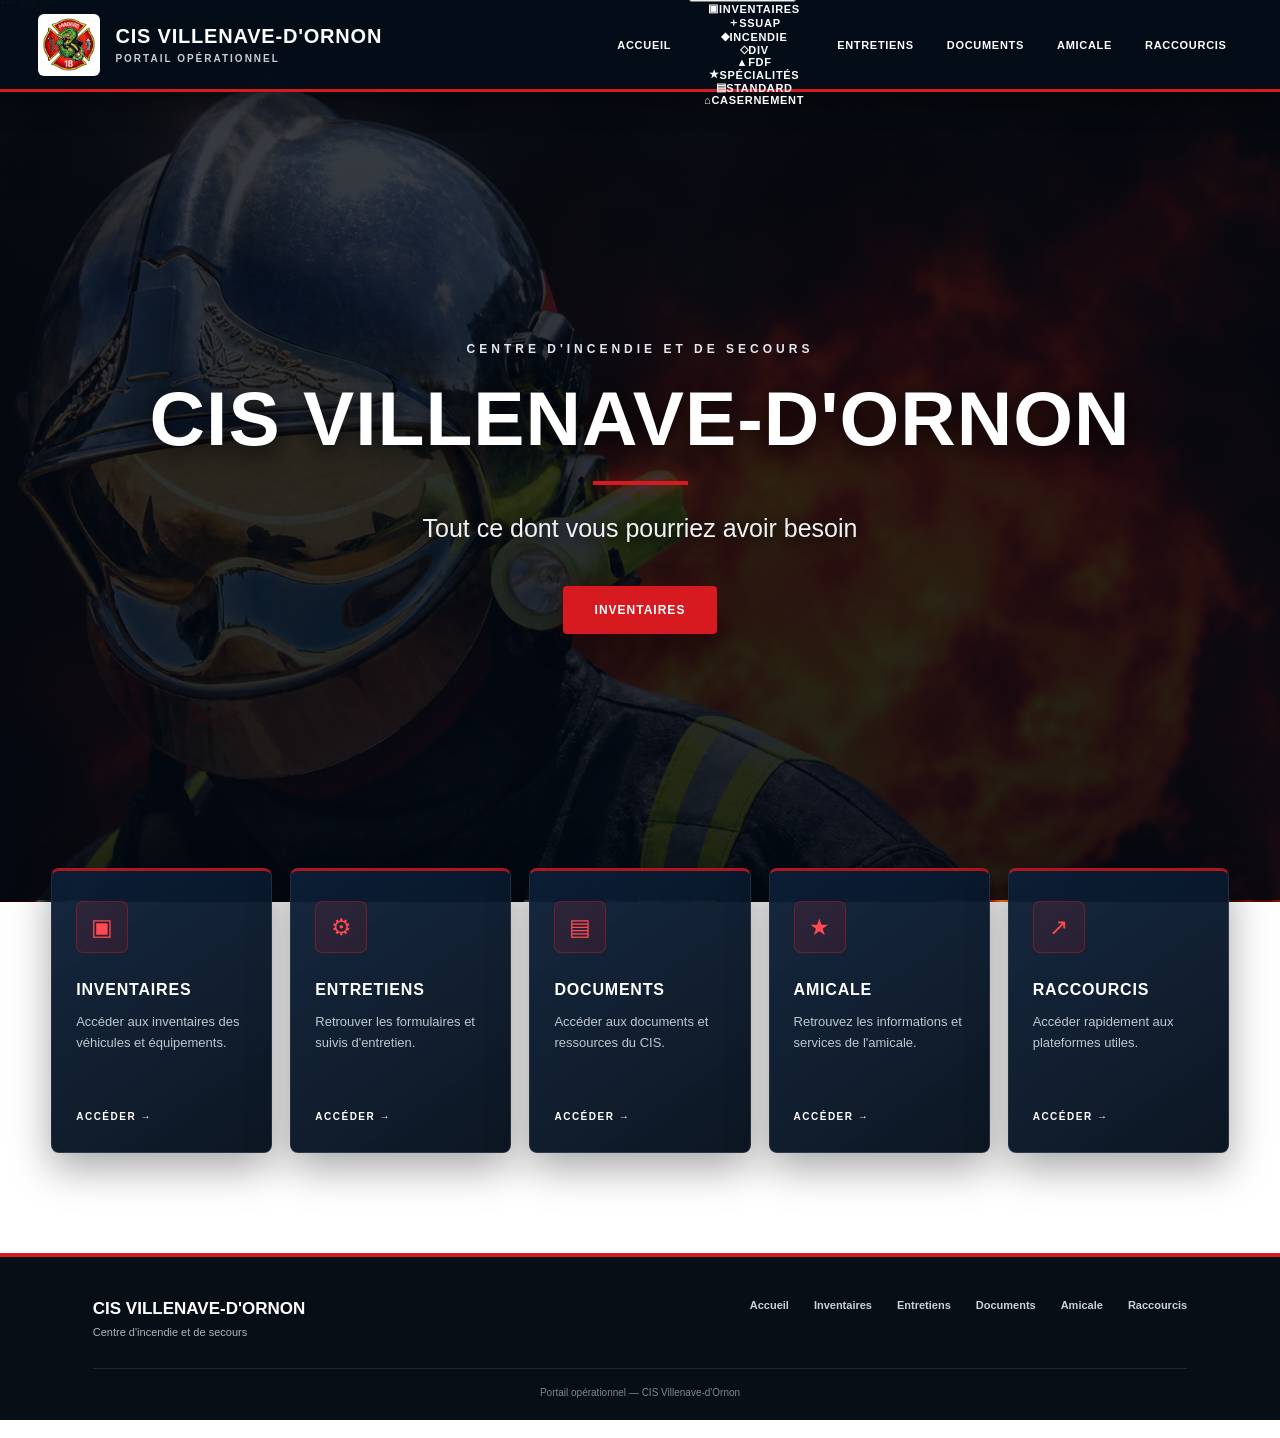
==== index.html @ c5451bfb "Update title and header structure in index.html" ====
<!DOCTYPE html>

<html lang="fr">
<head>
    <meta charset="UTF-8">
    <meta name="viewport" content="width=device-width, initial-scale=1.0">

```
<title>CIS VILLENAVE-D'ORNON — Portail opérationnel</title>

<link rel="stylesheet" href="style.css">
```

</head>

<body>

```
<!-- =========================
     HEADER
========================== -->
<header class="site-header">

    <div class="header-inner">

        <!-- LOGO + NOM -->
        <a href="index.html" class="brand">

            <img
                src="logo1.png"
                alt="Logo CIS Villenave-d'Ornon"
                class="brand-logo"
            >

            <span class="brand-text">
                <span class="brand-title">
                    CIS VILLENAVE-D'ORNON
                </span>

                <span class="brand-subtitle">
                    PORTAIL OPÉRATIONNEL
                </span>
            </span>

        </a>


        <!-- BOUTON MENU MOBILE -->
        <button
            class="mobile-toggle"
            type="button"
            aria-label="Ouvrir le menu"
            aria-expanded="false"
            aria-controls="mainNav"
        >
            <span></span>
            <span></span>
            <span></span>
        </button>


        <!-- MENU PRINCIPAL -->
        <nav class="nav" id="mainNav">

            <!-- ACCUEIL -->
            <a href="index.html" class="nav-link">
                ACCUEIL
            </a>


            <!-- INVENTAIRES + SOUS-MENU -->
            <div class="nav-dropdown">

                <button
                    type="button"
                    class="nav-dropdown-toggle"
                    aria-expanded="false"
                    aria-controls="inventairesSubmenu"
                >
                    <span>INVENTAIRES</span>
                    <span class="dropdown-arrow">⌄</span>
                </button>


                <div
                    class="nav-dropdown-menu"
                    id="inventairesSubmenu"
                >

                    <a href="pages/inventaires.html">
                        <span class="submenu-icon">▣</span>
                        <span>INVENTAIRES</span>
                    </a>

                    <a href="pages/ssuap.html">
                        <span class="submenu-icon">＋</span>
                        <span>SSUAP</span>
                    </a>

                    <a href="pages/incendie.html">
                        <span class="submenu-icon">◆</span>
                        <span>INCENDIE</span>
                    </a>

                    <a href="pages/div.html">
                        <span class="submenu-icon">◇</span>
                        <span>DIV</span>
                    </a>

                    <a href="pages/fdf.html">
                        <span class="submenu-icon">▲</span>
                        <span>FDF</span>
                    </a>

                    <a href="pages/specialites.html">
                        <span class="submenu-icon">★</span>
                        <span>SPÉCIALITÉS</span>
                    </a>

                    <a href="pages/standard.html">
                        <span class="submenu-icon">▤</span>
                        <span>STANDARD</span>
                    </a>

                    <a href="pages/casernement.html">
                        <span class="submenu-icon">⌂</span>
                        <span>CASERNEMENT</span>
                    </a>

                </div>

            </div>


            <!-- ENTRETIENS -->
            <a href="pages/entretiens.html" class="nav-link">
                ENTRETIENS
            </a>


            <!-- DOCUMENTS -->
            <a href="pages/documents.html" class="nav-link">
                DOCUMENTS
            </a>


            <!-- AMICALE -->
            <a href="pages/amicale.html" class="nav-link">
                AMICALE
            </a>


            <!-- RACCOURCIS -->
            <a href="pages/raccourcis.html" class="nav-link">
                RACCOURCIS
            </a>

        </nav>

    </div>

</header>



<!-- =========================
     CONTENU PRINCIPAL
========================== -->
<main>

    <!-- HERO -->
    <section class="hero">

        <div class="hero-overlay"></div>

        <div class="hero-content">

            <div class="eyebrow">
                CENTRE D'INCENDIE ET DE SECOURS
            </div>

            <h1>
                CIS VILLENAVE-D'ORNON
            </h1>

            <div class="hero-line"></div>

            <p>
                Tout ce dont vous pourriez avoir besoin
            </p>

            <a
                href="pages/inventaires.html"
                class="hero-button"
            >
                INVENTAIRES
            </a>

        </div>

    </section>



    <!-- =========================
         ACCÈS PRINCIPAUX
    ========================== -->
    <section class="quick-access">

        <div class="cards">

            <!-- INVENTAIRES -->
            <a
                href="pages/inventaires.html"
                class="card"
            >

                <div class="card-icon">
                    ▣
                </div>

                <h3>
                    INVENTAIRES
                </h3>

                <p>
                    Accéder aux inventaires des véhicules
                    et équipements.
                </p>

                <span class="card-link">
                    ACCÉDER →
                </span>

            </a>



            <!-- ENTRETIENS -->
            <a
                href="pages/entretiens.html"
                class="card"
            >

                <div class="card-icon">
                    ⚙
                </div>

                <h3>
                    ENTRETIENS
                </h3>

                <p>
                    Retrouver les formulaires et suivis
                    d'entretien.
                </p>

                <span class="card-link">
                    ACCÉDER →
                </span>

            </a>



            <!-- DOCUMENTS -->
            <a
                href="pages/documents.html"
                class="card"
            >

                <div class="card-icon">
                    ▤
                </div>

                <h3>
                    DOCUMENTS
                </h3>

                <p>
                    Accéder aux documents et ressources
                    du CIS.
                </p>

                <span class="card-link">
                    ACCÉDER →
                </span>

            </a>



            <!-- AMICALE -->
            <a
                href="pages/amicale.html"
                class="card"
            >

                <div class="card-icon">
                    ★
                </div>

                <h3>
                    AMICALE
                </h3>

                <p>
                    Retrouvez les informations et services
                    de l'amicale.
                </p>

                <span class="card-link">
                    ACCÉDER →
                </span>

            </a>



            <!-- RACCOURCIS -->
            <a
                href="pages/raccourcis.html"
                class="card"
            >

                <div class="card-icon">
                    ↗
                </div>

                <h3>
                    RACCOURCIS
                </h3>

                <p>
                    Accéder rapidement aux plateformes
                    utiles.
                </p>

                <span class="card-link">
                    ACCÉDER →
                </span>

            </a>

        </div>

    </section>

</main>



<!-- =========================
     FOOTER
========================== -->
<footer>

    <div class="footer-inner">

        <div class="footer-brand">

            <strong>
                CIS VILLENAVE-D'ORNON
            </strong>

            <span>
                Centre d'incendie et de secours
            </span>

        </div>


        <div class="footer-links">

            <a href="index.html">
                Accueil
            </a>

            <a href="pages/inventaires.html">
                Inventaires
            </a>

            <a href="pages/entretiens.html">
                Entretiens
            </a>

            <a href="pages/documents.html">
                Documents
            </a>

            <a href="pages/amicale.html">
                Amicale
            </a>

            <a href="pages/raccourcis.html">
                Raccourcis
            </a>

        </div>

    </div>


    <div class="footer-bottom">
        Portail opérationnel — CIS Villenave-d'Ornon
    </div>

</footer>



<!-- JAVASCRIPT -->
<script src="script.js"></script>
```

</body>
</html>
---- style.css ----
* {
    box-sizing: border-box;
    margin: 0;
    padding: 0;
}

html {
    scroll-behavior: smooth;
}

body {
    min-height: 100vh;
    overflow-x: hidden;
    font-family: Arial, Helvetica, sans-serif;
    color: #ffffff;

    background:
        linear-gradient(
            rgba(3, 9, 18, 0.78),
            rgba(3, 9, 18, 0.88)
        ),
     url("photo.png");

    background-position: center;
    background-size: cover;
    background-attachment: fixed;
    background-repeat: no-repeat;
}


/* =========================
   HEADER
========================= */

header {
    position: fixed;
    top: 0;
    left: 0;
    width: 100%;
    height: 92px;
    z-index: 1000;

    background: rgba(5, 13, 25, 0.94);
    border-bottom: 3px solid #d71920;

    box-shadow:
        0 5px 30px rgba(0, 0, 0, 0.5);

    backdrop-filter: blur(14px);
}

.header-inner {
    width: 94%;
    max-width: 1450px;
    height: 100%;
    margin: auto;

    display: flex;
    align-items: center;
    justify-content: space-between;
}


/* =========================
   BRAND
========================= */

.brand {
    display: flex;
    align-items: center;
    gap: 15px;

    color: white;
    text-decoration: none;
}

.brand-title {
    display: block;

    font-size: 20px;
    font-weight: 900;
    letter-spacing: 0.8px;
}

.brand-subtitle {
    display: block;

    margin-top: 5px;

    color: #c8ced6;

    font-size: 10px;
    font-weight: 600;
    letter-spacing: 2px;
}
.brand-logo {
    width: 62px;
    height: 62px;
    object-fit: contain;
    display: block;
    background: #ffffff;
    padding: 2px;
    border-radius: 6px;
    flex-shrink: 0;
}


/* =========================
   NAVIGATION
========================= */

.nav {
    height: 100%;

    display: flex;
    align-items: center;
    gap: 3px;
}

.nav a {
    height: 100%;
    padding: 0 15px;

    display: flex;
    align-items: center;
    justify-content: center;

    color: #ffffff;
    text-decoration: none;

    font-size: 11px;
    font-weight: 800;
    letter-spacing: 0.7px;

    transition:
        background 0.25s ease,
        color 0.25s ease,
        transform 0.25s ease;
}

.nav a:hover {
    background: #d71920;
    color: white;
}


/* =========================
   HERO
========================= */

.hero {
    min-height: 100vh;

    padding:
        140px 25px
        100px;

    display: flex;
    align-items: center;
    justify-content: center;

    text-align: center;
}

.hero-content {
    width: 90%;
    max-width: 1000px;

    animation: heroAppear 1s ease forwards;
}

@keyframes heroAppear {

    from {
        opacity: 0;
        transform: translateY(25px);
    }

    to {
        opacity: 1;
        transform: translateY(0);
    }
}

.eyebrow {
    margin-bottom: 22px;

    color: #e4e7eb;

    font-size: 12px;
    font-weight: 800;
    letter-spacing: 4px;
}

.hero h1 {
    margin-bottom: 22px;

    font-size: clamp(42px, 6vw, 82px);
    line-height: 1.05;

    font-weight: 900;
    letter-spacing: 1px;

    text-transform: uppercase;

    text-shadow:
        0 5px 25px rgba(0, 0, 0, 0.9);
}

.hero-line {
    width: 95px;
    height: 4px;

    margin: 0 auto 25px;

    background: #d71920;

    box-shadow:
        0 0 18px rgba(215, 25, 32, 0.8);
}

.hero p {
    margin-bottom: 38px;

    color: #f0f2f5;

    font-size: clamp(18px, 2vw, 25px);
    line-height: 1.5;

    text-shadow:
        0 3px 15px rgba(0, 0, 0, 0.9);
}


/* =========================
   BUTTON
========================= */

.hero-button {
    position: relative;
    overflow: hidden;

    display: inline-flex;
    align-items: center;
    justify-content: center;

    padding: 17px 32px;

    background: #d71920;
    color: white;

    text-decoration: none;

    font-size: 12px;
    font-weight: 900;
    letter-spacing: 1px;

    border-radius: 4px;

    box-shadow:
        0 10px 30px rgba(0, 0, 0, 0.45),
        0 0 20px rgba(215, 25, 32, 0.15);

    transition:
        transform 0.3s ease,
        background 0.3s ease,
        box-shadow 0.3s ease;
}

.hero-button::after {
    content: "";

    position: absolute;

    top: 0;
    left: -120%;

    width: 80%;
    height: 100%;

    background:
        linear-gradient(
            90deg,
            transparent,
            rgba(255,255,255,0.35),
            transparent
        );

    transform: skewX(-20deg);

    transition: left 0.7s ease;
}

.hero-button:hover {
    background: #b51218;

    transform: translateY(-4px);

    box-shadow:
        0 14px 35px rgba(0, 0, 0, 0.55),
        0 0 25px rgba(215, 25, 32, 0.35);
}

.hero-button:hover::after {
    left: 130%;
}


/* =========================
   QUICK ACCESS
========================= */

.quick-access {
    width: 92%;
    max-width: 1400px;
    margin: -70px auto 0;
    padding: 20px 0 100px;
}

.section-heading {
    margin-bottom: 45px;

    text-align: center;
}

.section-heading span {
    color: #d71920;

    font-size: 11px;
    font-weight: 900;
    letter-spacing: 3px;
}

.section-heading h2 {
    margin-top: 10px;

    font-size: clamp(28px, 4vw, 44px);
    font-weight: 900;
}

.section-heading p {
    margin-top: 12px;

    color: #c8ced6;

    font-size: 15px;
}


/* =========================
   CARDS
========================= */

.cards {
    display: grid;

    grid-template-columns:
        repeat(5, 1fr);

    gap: 18px;
}

.card {
    position: relative;
    overflow: hidden;

    min-height: 285px;

    padding: 30px 24px;

    display: flex;
    flex-direction: column;

    color: white;
    text-decoration: none;

    background:
        linear-gradient(
            145deg,
            rgba(12, 31, 55, 0.96),
            rgba(5, 15, 28, 0.97)
        );

    border:
        1px solid rgba(255, 255, 255, 0.09);

    border-top:
        3px solid rgba(215, 25, 32, 0.8);

    border-radius: 8px;

    box-shadow:
        0 15px 40px rgba(0, 0, 0, 0.35);

    transition:
        transform 0.35s ease,
        box-shadow 0.35s ease,
        border-color 0.35s ease;
}


/* lumière qui traverse la carte */

.card::before {
    content: "";

    position: absolute;

    top: 0;
    left: -130%;

    width: 90%;
    height: 100%;

    background:
        linear-gradient(
            90deg,
            transparent,
            rgba(255,255,255,0.08),
            transparent
        );

    transform: skewX(-20deg);

    transition: left 0.7s ease;
}


/* halo rouge */

.card::after {
    content: "";

    position: absolute;

    inset: -2px;

    border-radius: 9px;

    box-shadow:
        0 0 0 rgba(215, 25, 32, 0);

    transition:
        box-shadow 0.35s ease;

    pointer-events: none;
}

.card:hover {
    transform:
        translateY(-10px);

    border-color:
        rgba(215, 25, 32, 0.7);

    box-shadow:
        0 22px 50px rgba(0, 0, 0, 0.55),
        0 0 28px rgba(215, 25, 32, 0.18);
}

.card:hover::before {
    left: 130%;
}

.card:hover::after {
    box-shadow:
        0 0 25px rgba(215, 25, 32, 0.25);
}


/* =========================
   CARD CONTENT
========================= */

.card-icon {
    width: 52px;
    height: 52px;

    margin-bottom: 28px;

    display: flex;
    align-items: center;
    justify-content: center;

    background:
        rgba(215, 25, 32, 0.12);

    border:
        1px solid rgba(215, 25, 32, 0.4);

    border-radius: 7px;

    color: #ff4a50;

    font-size: 23px;

    transition:
        transform 0.35s ease,
        background 0.35s ease;
}

.card:hover .card-icon {
    transform:
        translateY(-4px)
        rotate(-3deg);

    background:
        rgba(215, 25, 32, 0.22);
}

.card h3 {
    margin-bottom: 13px;

    font-size: 16px;
    font-weight: 900;
    letter-spacing: 0.8px;
}

.card p {
    color: #bfc7d1;

    font-size: 13px;
    line-height: 1.6;
}

.card-link {
    margin-top: auto;
    padding-top: 25px;

    color: #ffffff;

    font-size: 10px;
    font-weight: 900;
    letter-spacing: 1.5px;

    transition:
        color 0.25s ease;
}

.card:hover .card-link {
    color: #ff4a50;
}


/* =========================
   FOOTER
========================= */

footer {
    width: 100%;

    background:
        rgba(4, 10, 18, 0.98);

    border-top:
        4px solid #d71920;

    padding:
        42px 5%
        22px;
}

.footer-inner {
    width: 95%;
    max-width: 1400px;

    margin: auto;

    display: flex;
    align-items: flex-start;
    justify-content: space-between;

    gap: 40px;
}

.footer-brand {
    display: flex;
    flex-direction: column;
    gap: 7px;
}

.footer-brand strong {
    font-size: 17px;
    font-weight: 900;
}

.footer-brand span {
    color: #aeb6c0;

    font-size: 11px;
}

.footer-links {
    display: flex;
    flex-wrap: wrap;
    justify-content: flex-end;

    gap: 10px 25px;
}

.footer-links a {
    color: #cbd1d8;

    text-decoration: none;

    font-size: 11px;
    font-weight: 700;

    transition:
        color 0.25s ease;
}

.footer-links a:hover {
    color: #ff4a50;
}

.footer-bottom {
    width: 95%;
    max-width: 1400px;

    margin: 30px auto 0;

    padding-top: 18px;

    border-top:
        1px solid rgba(255,255,255,0.1);

    text-align: center;

    color: #7e8792;

    font-size: 10px;
}


/* =========================
   TABLET
========================= */

@media (max-width: 1150px) {

    .nav a {
        padding: 0 9px;
        font-size: 10px;
    }

    .cards {
        grid-template-columns:
            repeat(3, 1fr);
    }
}


/* =========================
   MOBILE
========================= */

@media (max-width: 850px) {

    header {
        height: 76px;
    }

    .header-inner {
        width: 90%;
    }

    .brand-title {
        font-size: 15px;
    }

    .brand-subtitle {
        display: none;
    }

    .nav {
        position: absolute;

        top: 76px;
        left: 0;

        width: 100%;

        height: auto;

        display: none;
        flex-direction: column;

        background:
            rgba(5, 13, 25, 0.98);

        border-bottom:
            2px solid #d71920;
    }

    .nav.active {
        display: flex;
    }

    .nav a {
        width: 100%;
        height: 52px;

        border-bottom:
            1px solid rgba(255,255,255,0.08);
    }

    .hero {
        padding-top: 120px;
    }

    .cards {
        grid-template-columns:
            repeat(2, 1fr);
    }

    .footer-inner {
        flex-direction: column;
        align-items: center;

        text-align: center;
    }

    .footer-links {
        justify-content: center;
    }
}


/* =========================
   SMALL MOBILE
========================= */

@media (max-width: 520px) {

    .hero h1 {
        font-size: 38px;
    }

    .eyebrow {
        font-size: 9px;
        letter-spacing: 2px;
    }

    .hero p {
        font-size: 17px;
    }

    .hero-button {
        width: 100%;
        max-width: 320px;
    }

    .cards {
        grid-template-columns:
            1fr;
    }

    .card {
        min-height: 245px;
    }
}
/* =========================
   ADAPTATION PHOTO MOBILE
========================= */

@media (max-width: 850px) {

    body {
        background-attachment: scroll;

        background-position: center center;

        background-size: cover;
    }

    .hero {
        min-height: 100svh;
    }
}


@media (max-width: 520px) {

    body {
        background-position: center center;
        background-size: auto 100%;
    }

    .hero {
        min-height: 100svh;
    }
}
/* =========================================
   MENU MOBILE PREMIUM
========================================= */

.mobile-toggle {
    display: none;
    width: 46px;
    height: 46px;

    align-items: center;
    justify-content: center;

    border: 1px solid rgba(215, 25, 32, 0.65);
    border-radius: 8px;

    background: rgba(8, 18, 32, 0.92);
    color: #ffffff;

    font-size: 27px;
    line-height: 1;

    cursor: pointer;

    box-shadow:
        0 8px 25px rgba(0, 0, 0, 0.35),
        0 0 18px rgba(215, 25, 32, 0.12);

    transition:
        background 0.25s ease,
        border-color 0.25s ease,
        transform 0.25s ease;
}

.mobile-toggle:hover {
    background: #d71920;
    border-color: #ff4a50;
    transform: translateY(-2px);
}


/* =========================================
   VERSION MOBILE
========================================= */

@media (max-width: 850px) {

    .mobile-toggle {
        display: flex;
        flex-shrink: 0;
    }

    .header-inner {
        position: relative;
    }

    .nav {
        position: fixed;

        top: 76px;
        right: 12px;
        left: 12px;

        width: auto;
        height: auto;

        padding: 10px;

        display: flex;
        flex-direction: column;
        gap: 5px;

        background:
            linear-gradient(
                145deg,
                rgba(8, 20, 36, 0.98),
                rgba(3, 10, 20, 0.98)
            );

        border:
            1px solid rgba(255,255,255,0.10);

        border-top:
            3px solid #d71920;

        border-radius: 0 0 12px 12px;

        box-shadow:
            0 20px 50px rgba(0,0,0,0.65),
            0 0 30px rgba(215,25,32,0.12);

        backdrop-filter: blur(18px);

        opacity: 0;
        visibility: hidden;
        transform: translateY(-15px) scale(0.98);

        transition:
            opacity 0.25s ease,
            visibility 0.25s ease,
            transform 0.25s ease;

        z-index: 2000;
    }

    .nav.active {
        opacity: 1;
        visibility: visible;
        transform: translateY(0) scale(1);
    }

    .nav a {
        position: relative;

        width: 100%;
        height: 54px;

        padding: 0 18px;

        display: flex;
        align-items: center;
        justify-content: flex-start;

        background: rgba(255,255,255,0.035);

        border:
            1px solid rgba(255,255,255,0.06);

        border-radius: 7px;

        color: #ffffff;

        font-size: 12px;
        font-weight: 800;
        letter-spacing: 1px;

        transition:
            background 0.25s ease,
            padding-left 0.25s ease,
            border-color 0.25s ease;
    }

    .nav a::before {
        content: "";

        width: 4px;
        height: 4px;

        margin-right: 12px;

        border-radius: 50%;

        background: #d71920;

        box-shadow:
            0 0 8px rgba(215,25,32,0.7);

        transition:
            transform 0.25s ease,
            background 0.25s ease;
    }

    .nav a:hover {
        padding-left: 24px;

        background:
            linear-gradient(
                90deg,
                rgba(215,25,32,0.25),
                rgba(215,25,32,0.06)
            );

        border-color:
            rgba(215,25,32,0.45);
    }

    .nav a:hover::before {
        transform: scale(1.8);
        background: #ff4a50;
    }
}


/* =========================================
   PHOTO MOBILE — CADRAGE PLUS LISIBLE
========================================= */

@media (max-width: 850px) {

    body {
        background-attachment: scroll;

        background-size: cover;

        background-position:
            center 35%;
    }

    .hero {
        min-height: 100svh;

        padding-top: 105px;
        padding-bottom: 70px;
    }
}

@media (max-width: 520px) {

    body {
        background-size: cover;

        /*
         * On décale légèrement la photo
         * pour conserver le sujet principal
         * au centre de l'écran.
         */
        background-position:
            center 32%;
    }

    .hero {
        min-height: 100svh;

        padding:
            105px 18px
            60px;
    }

    .hero-content {
        width: 94%;
    }

    .hero h1 {
        font-size: clamp(34px, 10vw, 46px);
        line-height: 1.08;
    }

    .hero p {
        font-size: 16px;
    }
}
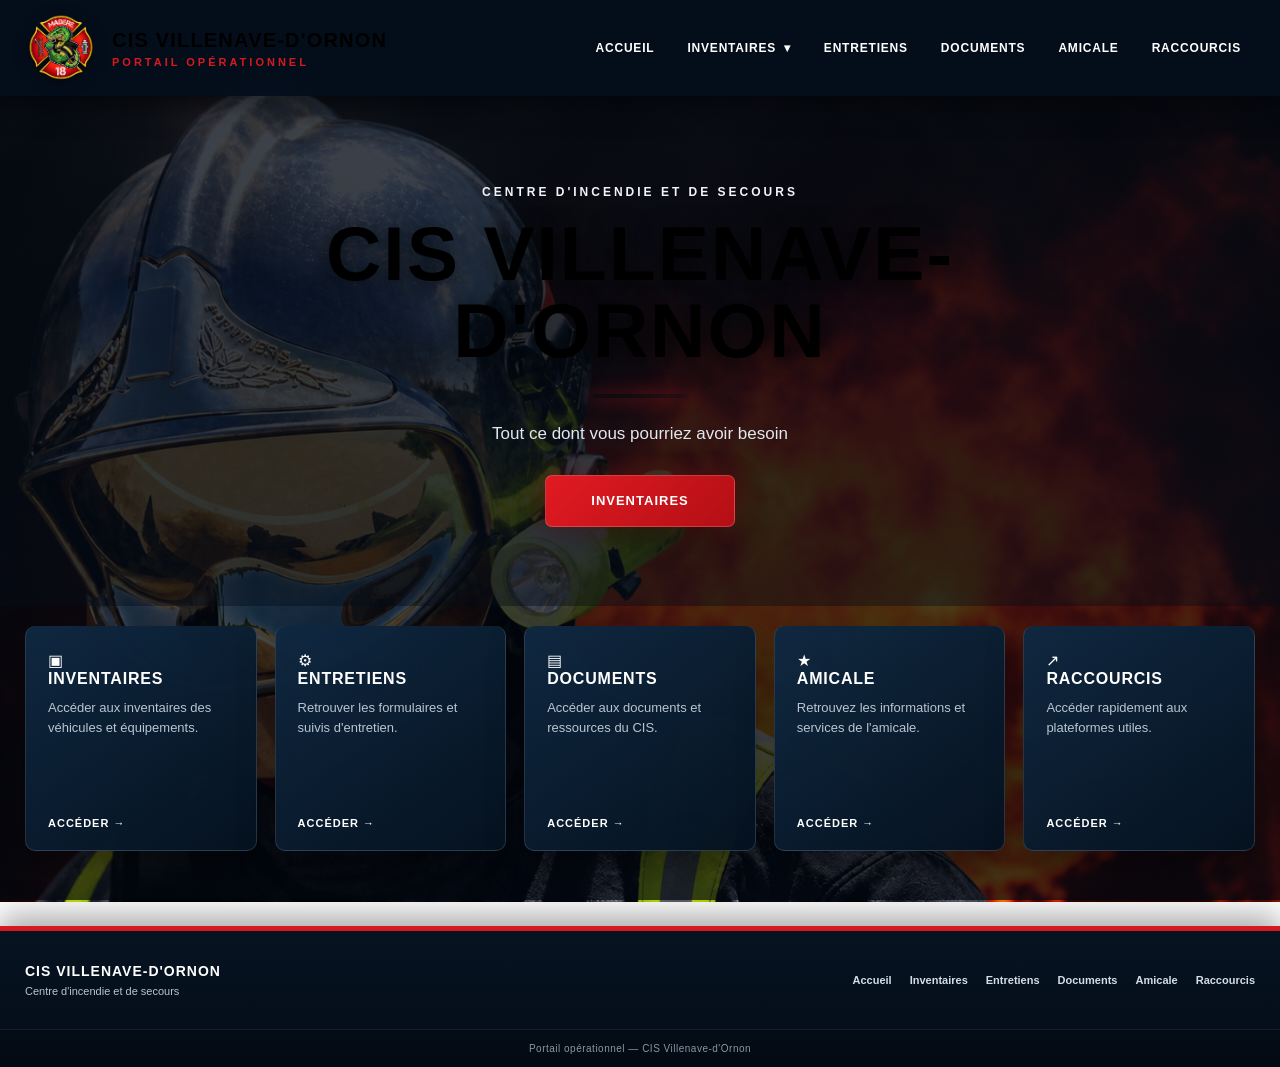
==== commit de4dc0a3: "Refactor HTML structure and comments" ====
--- a/index.html
+++ b/index.html
@@ -1,29 +1,21 @@
 <!DOCTYPE html>
-
 <html lang="fr">
+
 <head>
     <meta charset="UTF-8">
     <meta name="viewport" content="width=device-width, initial-scale=1.0">
 
-```
-<title>CIS VILLENAVE-D'ORNON — Portail opérationnel</title>
-
-<link rel="stylesheet" href="style.css">
-```
-
+    <title>CIS VILLENAVE-D'ORNON — Portail opérationnel</title>
+
+    <link rel="stylesheet" href="style.css">
 </head>
 
 <body>
 
-```
-<!-- =========================
-     HEADER
-========================== -->
 <header class="site-header">
 
     <div class="header-inner">
 
-        <!-- LOGO + NOM -->
         <a href="index.html" class="brand">
 
             <img
@@ -32,26 +24,29 @@
                 class="brand-logo"
             >
 
-            <span class="brand-text">
-                <span class="brand-title">
+            <div class="brand-text">
+
+                <div class="brand-title">
                     CIS VILLENAVE-D'ORNON
-                </span>
-
-                <span class="brand-subtitle">
+                </div>
+
+                <div class="brand-subtitle">
                     PORTAIL OPÉRATIONNEL
-                </span>
-            </span>
+                </div>
+
+            </div>
 
         </a>
 
 
-        <!-- BOUTON MENU MOBILE -->
+        <!-- BOUTON HAMBURGER -->
+
         <button
             class="mobile-toggle"
+            id="mobileToggle"
             type="button"
             aria-label="Ouvrir le menu"
             aria-expanded="false"
-            aria-controls="mainNav"
         >
             <span></span>
             <span></span>
@@ -59,72 +54,83 @@
         </button>
 
 
-        <!-- MENU PRINCIPAL -->
+        <!-- MENU -->
+
         <nav class="nav" id="mainNav">
 
-            <!-- ACCUEIL -->
-            <a href="index.html" class="nav-link">
+            <a
+                href="index.html"
+                class="nav-link"
+            >
                 ACCUEIL
             </a>
 
 
-            <!-- INVENTAIRES + SOUS-MENU -->
-            <div class="nav-dropdown">
+            <!-- INVENTAIRES -->
+
+            <div class="nav-dropdown" id="inventoryDropdown">
 
                 <button
                     type="button"
                     class="nav-dropdown-toggle"
+                    id="inventoryToggle"
                     aria-expanded="false"
-                    aria-controls="inventairesSubmenu"
                 >
-                    <span>INVENTAIRES</span>
-                    <span class="dropdown-arrow">⌄</span>
+
+                    <span>
+                        INVENTAIRES
+                    </span>
+
+                    <span class="dropdown-arrow">
+                        ▾
+                    </span>
+
                 </button>
 
 
                 <div
                     class="nav-dropdown-menu"
-                    id="inventairesSubmenu"
+                    id="inventoryMenu"
                 >
 
                     <a href="pages/inventaires.html">
                         <span class="submenu-icon">▣</span>
-                        <span>INVENTAIRES</span>
+                        INVENTAIRES
                     </a>
 
                     <a href="pages/ssuap.html">
                         <span class="submenu-icon">＋</span>
-                        <span>SSUAP</span>
+                        SSUAP
                     </a>
 
                     <a href="pages/incendie.html">
                         <span class="submenu-icon">◆</span>
-                        <span>INCENDIE</span>
+                        INCENDIE
                     </a>
 
                     <a href="pages/div.html">
                         <span class="submenu-icon">◇</span>
-                        <span>DIV</span>
+                        DIV
                     </a>
 
                     <a href="pages/fdf.html">
                         <span class="submenu-icon">▲</span>
-                        <span>FDF</span>
+                        FDF
                     </a>
 
                     <a href="pages/specialites.html">
                         <span class="submenu-icon">★</span>
-                        <span>SPÉCIALITÉS</span>
+                        SPÉCIALITÉS
                     </a>
 
                     <a href="pages/standard.html">
                         <span class="submenu-icon">▤</span>
-                        <span>STANDARD</span>
+                        STANDARD
                     </a>
 
                     <a href="pages/casernement.html">
                         <span class="submenu-icon">⌂</span>
-                        <span>CASERNEMENT</span>
+                        CASERNEMENT
                     </a>
 
                 </div>
@@ -132,26 +138,34 @@
             </div>
 
 
-            <!-- ENTRETIENS -->
-            <a href="pages/entretiens.html" class="nav-link">
+            <a
+                href="pages/entretiens.html"
+                class="nav-link"
+            >
                 ENTRETIENS
             </a>
 
 
-            <!-- DOCUMENTS -->
-            <a href="pages/documents.html" class="nav-link">
+            <a
+                href="pages/documents.html"
+                class="nav-link"
+            >
                 DOCUMENTS
             </a>
 
 
-            <!-- AMICALE -->
-            <a href="pages/amicale.html" class="nav-link">
+            <a
+                href="pages/amicale.html"
+                class="nav-link"
+            >
                 AMICALE
             </a>
 
 
-            <!-- RACCOURCIS -->
-            <a href="pages/raccourcis.html" class="nav-link">
+            <a
+                href="pages/raccourcis.html"
+                class="nav-link"
+            >
                 RACCOURCIS
             </a>
 
@@ -162,13 +176,10 @@
 </header>
 
 
-
-<!-- =========================
-     CONTENU PRINCIPAL
-========================== -->
 <main>
 
     <!-- HERO -->
+
     <section class="hero">
 
         <div class="hero-overlay"></div>
@@ -201,15 +212,15 @@
     </section>
 
 
-
-    <!-- =========================
-         ACCÈS PRINCIPAUX
-    ========================== -->
+    <!-- CARTES -->
+
     <section class="quick-access">
 
         <div class="cards">
 
+
             <!-- INVENTAIRES -->
+
             <a
                 href="pages/inventaires.html"
                 class="card"
@@ -235,8 +246,8 @@
             </a>
 
 
-
             <!-- ENTRETIENS -->
+
             <a
                 href="pages/entretiens.html"
                 class="card"
@@ -260,10 +271,8 @@
                 </span>
 
             </a>
-
-
-
-            <!-- DOCUMENTS -->
+                        <!-- DOCUMENTS -->
+
             <a
                 href="pages/documents.html"
                 class="card"
@@ -289,8 +298,8 @@
             </a>
 
 
-
             <!-- AMICALE -->
+
             <a
                 href="pages/amicale.html"
                 class="card"
@@ -316,8 +325,8 @@
             </a>
 
 
-
             <!-- RACCOURCIS -->
+
             <a
                 href="pages/raccourcis.html"
                 class="card"
@@ -349,11 +358,11 @@
 </main>
 
 
-
-<!-- =========================
-     FOOTER
-========================== -->
+<!-- FOOTER -->
+
 <footer>
+
+    <div class="footer-red-band"></div>
 
     <div class="footer-inner">
 
@@ -402,17 +411,17 @@
 
 
     <div class="footer-bottom">
-        Portail opérationnel — CIS Villenave-d'Ornon
+
+        Portail opérationnel
+        —
+        CIS Villenave-d'Ornon
+
     </div>
 
 </footer>
 
 
-
-<!-- JAVASCRIPT -->
 <script src="script.js"></script>
-```
 
 </body>
 </html>
-
--- a/style.css
+++ b/style.css
@@ -1,7 +1,30 @@
+```css
+/* =========================================================
+   CIS VILLENAVE-D'ORNON — PORTAIL OPÉRATIONNEL
+   STYLE GLOBAL
+   ========================================================= */
+
+:root {
+    --navy: #071426;
+    --navy-2: #0b1d33;
+    --navy-3: #102944;
+    --red: #d71920;
+    --red-dark: #a90f15;
+    --white: #ffffff;
+    --text: #eef3f8;
+    --muted: #b9c5d1;
+    --border: rgba(255, 255, 255, 0.12);
+    --shadow: rgba(0, 0, 0, 0.45);
+}
+
+/* =========================================================
+   RESET
+   ========================================================= */
+
 * {
-    box-sizing: border-box;
     margin: 0;
     padding: 0;
+    box-sizing: border-box;
 }
 
 html {
@@ -10,127 +33,149 @@
 
 body {
     min-height: 100vh;
+    width: 100%;
     overflow-x: hidden;
+
     font-family: Arial, Helvetica, sans-serif;
-    color: #ffffff;
+    color: var(--white);
 
     background:
         linear-gradient(
-            rgba(3, 9, 18, 0.78),
-            rgba(3, 9, 18, 0.88)
+            rgba(3, 9, 18, 0.68),
+            rgba(3, 9, 18, 0.72)
         ),
-     url("photo.png");
-
-    background-position: center;
+        url("photo.png");
+
+    background-position: center center;
     background-size: cover;
     background-attachment: fixed;
     background-repeat: no-repeat;
 }
 
-
-/* =========================
+a {
+    color: inherit;
+    text-decoration: none;
+}
+
+button {
+    font-family: inherit;
+}
+
+/* =========================================================
    HEADER
-========================= */
-
-header {
+   ========================================================= */
+
+.site-header {
     position: fixed;
     top: 0;
     left: 0;
+
     width: 100%;
-    height: 92px;
+    height: 96px;
+
     z-index: 1000;
 
-    background: rgba(5, 13, 25, 0.94);
-    border-bottom: 3px solid #d71920;
+    background: rgba(5, 15, 28, 0.97);
+
+    border-bottom: 3px solid var(--red);
 
     box-shadow:
-        0 5px 30px rgba(0, 0, 0, 0.5);
-
-    backdrop-filter: blur(14px);
+        0 5px 25px rgba(0, 0, 0, 0.55);
+
+    backdrop-filter: blur(12px);
+    -webkit-backdrop-filter: blur(12px);
 }
 
 .header-inner {
-    width: 94%;
-    max-width: 1450px;
+    width: min(1400px, calc(100% - 50px));
     height: 100%;
-    margin: auto;
+    margin: 0 auto;
 
     display: flex;
     align-items: center;
     justify-content: space-between;
-}
-
-
-/* =========================
-   BRAND
-========================= */
+    gap: 30px;
+}
+
+/* =========================================================
+   LOGO + NOM
+   ========================================================= */
 
 .brand {
     display: flex;
     align-items: center;
     gap: 15px;
 
-    color: white;
-    text-decoration: none;
+    min-width: 0;
+}
+
+.brand-logo {
+    width: 72px;
+    height: 72px;
+
+    object-fit: contain;
+    flex-shrink: 0;
+
+    filter:
+        drop-shadow(0 3px 8px rgba(0, 0, 0, 0.45));
+}
+
+.brand-text {
+    display: flex;
+    flex-direction: column;
+    gap: 4px;
+
+    white-space: nowrap;
 }
 
 .brand-title {
-    display: block;
-
     font-size: 20px;
-    font-weight: 900;
-    letter-spacing: 0.8px;
+    font-weight: 800;
+    letter-spacing: 1.2px;
 }
 
 .brand-subtitle {
-    display: block;
-
-    margin-top: 5px;
-
-    color: #c8ced6;
-
-    font-size: 10px;
-    font-weight: 600;
-    letter-spacing: 2px;
-}
-.brand-logo {
-    width: 62px;
-    height: 62px;
-    object-fit: contain;
-    display: block;
-    background: #ffffff;
-    padding: 2px;
-    border-radius: 6px;
-    flex-shrink: 0;
-}
-
-
-/* =========================
-   NAVIGATION
-========================= */
+    font-size: 11px;
+    font-weight: 700;
+    letter-spacing: 3px;
+    color: #d71920;
+}
+
+/* =========================================================
+   MENU DESKTOP
+   ========================================================= */
 
 .nav {
-    height: 100%;
-
     display: flex;
     align-items: center;
-    gap: 3px;
-}
-
-.nav a {
-    height: 100%;
-    padding: 0 15px;
+    justify-content: flex-end;
+
+    gap: 5px;
+}
+
+.nav-link,
+.nav-dropdown-toggle {
+    position: relative;
 
     display: flex;
     align-items: center;
     justify-content: center;
 
+    min-height: 46px;
+    padding: 0 14px;
+
+    border: 0;
+    border-radius: 7px;
+
+    background: transparent;
+
     color: #ffffff;
-    text-decoration: none;
-
-    font-size: 11px;
+
+    font-size: 12px;
     font-weight: 800;
-    letter-spacing: 0.7px;
+    letter-spacing: 0.8px;
+
+    cursor: pointer;
 
     transition:
         background 0.25s ease,
@@ -138,454 +183,546 @@
         transform 0.25s ease;
 }
 
-.nav a:hover {
-    background: #d71920;
-    color: white;
-}
-
-
-/* =========================
-   HERO
-========================= */
-
-.hero {
-    min-height: 100vh;
-
-    padding:
-        140px 25px
-        100px;
-
-    display: flex;
+.nav-link:hover,
+.nav-dropdown-toggle:hover {
+    background: rgba(215, 25, 32, 0.15);
+    color: #ffffff;
+}
+
+/* petite ligne rouge */
+
+.nav-link::after,
+.nav-dropdown-toggle::after {
+    content: "";
+
+    position: absolute;
+
+    left: 50%;
+    bottom: 4px;
+
+    width: 0;
+    height: 2px;
+
+    background: var(--red);
+
+    transform: translateX(-50%);
+
+    transition: width 0.25s ease;
+}
+
+.nav-link:hover::after,
+.nav-dropdown-toggle:hover::after {
+    width: 55%;
+}
+
+/* =========================================================
+   INVENTAIRES — SOUS MENU DESKTOP
+   ========================================================= */
+
+.nav-dropdown {
+    position: relative;
+}
+
+.nav-dropdown-toggle {
+    gap: 8px;
+}
+
+.nav-arrow {
+    font-size: 10px;
+    transition: transform 0.25s ease;
+}
+
+.nav-dropdown:hover .nav-arrow,
+.nav-dropdown.open .nav-arrow {
+    transform: rotate(180deg);
+}
+
+.nav-dropdown-menu {
+    position: absolute;
+
+    top: calc(100% + 8px);
+    left: 50%;
+
+    width: 235px;
+
+    padding: 8px;
+
+    background: rgba(5, 16, 30, 0.99);
+
+    border: 1px solid rgba(215, 25, 32, 0.55);
+    border-top: 3px solid var(--red);
+
+    border-radius: 0 0 10px 10px;
+
+    box-shadow:
+        0 15px 35px rgba(0, 0, 0, 0.55);
+
+    transform: translateX(-50%) translateY(-8px);
+
+    opacity: 0;
+    visibility: hidden;
+    pointer-events: none;
+
+    transition:
+        opacity 0.22s ease,
+        transform 0.22s ease,
+        visibility 0.22s ease;
+}
+
+/* Desktop : ouverture au survol */
+
+.nav-dropdown:hover .nav-dropdown-menu,
+.nav-dropdown.open .nav-dropdown-menu {
+    opacity: 1;
+    visibility: visible;
+    pointer-events: auto;
+
+    transform: translateX(-50%) translateY(0);
+}
+
+.nav-dropdown-menu a {
+    display: flex;
+    align-items: center;
+
+    min-height: 42px;
+
+    padding: 0 14px;
+
+    border-radius: 6px;
+
+    color: #ffffff;
+
+    font-size: 12px;
+    font-weight: 700;
+    letter-spacing: 0.5px;
+
+    transition:
+        background 0.2s ease,
+        color 0.2s ease,
+        padding-left 0.2s ease;
+}
+
+.nav-dropdown-menu a:hover {
+    background: rgba(215, 25, 32, 0.18);
+    color: #ffffff;
+    padding-left: 19px;
+}
+
+/* =========================================================
+   HAMBURGER
+   ========================================================= */
+
+.mobile-toggle {
+    display: none;
+
+    width: 48px;
+    height: 48px;
+
+    padding: 0;
+
+    border: 1px solid rgba(255, 255, 255, 0.18);
+    border-radius: 8px;
+
+    background: var(--navy-2);
+
+    cursor: pointer;
+
     align-items: center;
     justify-content: center;
+    flex-direction: column;
+    gap: 5px;
+
+    box-shadow:
+        0 5px 15px rgba(0, 0, 0, 0.3);
+
+    transition:
+        background 0.25s ease,
+        border-color 0.25s ease;
+}
+
+.mobile-toggle:hover {
+    background: var(--navy-3);
+    border-color: rgba(215, 25, 32, 0.7);
+}
+
+.mobile-toggle span {
+    display: block;
+
+    width: 23px;
+    height: 2px;
+
+    background: #ffffff;
+
+    border-radius: 10px;
+
+    transition:
+        transform 0.25s ease,
+        opacity 0.25s ease;
+}
+
+/* hamburger devient X */
+
+.mobile-toggle.open span:nth-child(1) {
+    transform: translateY(7px) rotate(45deg);
+}
+
+.mobile-toggle.open span:nth-child(2) {
+    opacity: 0;
+}
+
+.mobile-toggle.open span:nth-child(3) {
+    transform: translateY(-7px) rotate(-45deg);
+}
+
+/* =========================================================
+   MAIN
+   ========================================================= */
+
+main {
+    min-height: calc(100vh - 200px);
+    padding-top: 96px;
+}
+
+/* =========================================================
+   HERO
+   ========================================================= */
+
+.hero {
+    min-height: 510px;
+
+    display: flex;
+    align-items: center;
+    justify-content: center;
+
+    padding: 70px 25px 60px;
 
     text-align: center;
+
+    background:
+        linear-gradient(
+            rgba(4, 12, 23, 0.25),
+            rgba(4, 12, 23, 0.42)
+        );
 }
 
 .hero-content {
-    width: 90%;
-    max-width: 1000px;
-
-    animation: heroAppear 1s ease forwards;
-}
-
-@keyframes heroAppear {
-
-    from {
-        opacity: 0;
-        transform: translateY(25px);
-    }
-
-    to {
-        opacity: 1;
-        transform: translateY(0);
-    }
+    max-width: 850px;
+
+    display: flex;
+    flex-direction: column;
+    align-items: center;
 }
 
 .eyebrow {
-    margin-bottom: 22px;
-
-    color: #e4e7eb;
+    margin-bottom: 16px;
+
+    color: #f0f4f8;
 
     font-size: 12px;
     font-weight: 800;
-    letter-spacing: 4px;
+
+    letter-spacing: 3px;
+    text-transform: uppercase;
 }
 
 .hero h1 {
-    margin-bottom: 22px;
-
-    font-size: clamp(42px, 6vw, 82px);
-    line-height: 1.05;
-
+    font-size: clamp(38px, 6vw, 78px);
+    line-height: 1;
     font-weight: 900;
-    letter-spacing: 1px;
-
-    text-transform: uppercase;
+
+    letter-spacing: 2px;
 
     text-shadow:
-        0 5px 25px rgba(0, 0, 0, 0.9);
+        0 5px 25px rgba(0, 0, 0, 0.7);
 }
 
 .hero-line {
     width: 95px;
     height: 4px;
 
-    margin: 0 auto 25px;
-
-    background: #d71920;
+    margin: 25px 0 22px;
+
+    background: var(--red);
+
+    border-radius: 20px;
 
     box-shadow:
-        0 0 18px rgba(215, 25, 32, 0.8);
+        0 0 18px rgba(215, 25, 32, 0.75);
 }
 
 .hero p {
-    margin-bottom: 38px;
-
-    color: #f0f2f5;
-
-    font-size: clamp(18px, 2vw, 25px);
-    line-height: 1.5;
-
-    text-shadow:
-        0 3px 15px rgba(0, 0, 0, 0.9);
-}
-
-
-/* =========================
-   BUTTON
-========================= */
+    margin-bottom: 28px;
+
+    color: #e2e8ef;
+
+    font-size: 17px;
+    line-height: 1.6;
+}
+
+/* =========================================================
+   BOUTON HERO
+   ========================================================= */
 
 .hero-button {
-    position: relative;
-    overflow: hidden;
-
     display: inline-flex;
     align-items: center;
     justify-content: center;
 
-    padding: 17px 32px;
-
-    background: #d71920;
-    color: white;
-
-    text-decoration: none;
-
-    font-size: 12px;
+    min-width: 190px;
+    min-height: 52px;
+
+    padding: 0 28px;
+
+    border: 1px solid rgba(255, 255, 255, 0.18);
+    border-radius: 7px;
+
+    background:
+        linear-gradient(
+            135deg,
+            #e21a22,
+            #b30f15
+        );
+
+    color: #ffffff;
+
+    font-size: 13px;
     font-weight: 900;
     letter-spacing: 1px;
 
-    border-radius: 4px;
-
     box-shadow:
-        0 10px 30px rgba(0, 0, 0, 0.45),
-        0 0 20px rgba(215, 25, 32, 0.15);
+        0 10px 30px rgba(0, 0, 0, 0.35),
+        0 0 25px rgba(215, 25, 32, 0.25);
+
+    transition:
+        transform 0.25s ease,
+        box-shadow 0.25s ease;
+}
+
+.hero-button:hover {
+    transform: translateY(-3px);
+
+    box-shadow:
+        0 15px 35px rgba(0, 0, 0, 0.45),
+        0 0 35px rgba(215, 25, 32, 0.5);
+}
+
+/* =========================================================
+   CARTES
+   ========================================================= */
+
+.quick-access {
+    width: min(1350px, calc(100% - 50px));
+
+    margin: 0 auto;
+
+    padding: 20px 0 75px;
+}
+
+.cards {
+    display: grid;
+
+    grid-template-columns:
+        repeat(5, minmax(0, 1fr));
+
+    gap: 18px;
+}
+
+.card {
+    position: relative;
+
+    min-height: 225px;
+
+    overflow: hidden;
+
+    display: flex;
+    flex-direction: column;
+
+    padding: 25px 22px 21px;
+
+    background:
+        linear-gradient(
+            145deg,
+            rgba(15, 40, 65, 0.98),
+            rgba(5, 18, 32, 0.98)
+        );
+
+    border: 1px solid rgba(255, 255, 255, 0.13);
+    border-top: 3px solid var(--red);
+
+    border-radius: 10px;
+
+    box-shadow:
+        0 15px 35px rgba(0, 0, 0, 0.38);
+
+    color: #ffffff;
+
+    transform: translateY(0);
 
     transition:
         transform 0.3s ease,
-        background 0.3s ease,
-        box-shadow 0.3s ease;
-}
-
-.hero-button::after {
+        box-shadow 0.3s ease,
+        border-color 0.3s ease;
+}
+
+/* reflet brillant */
+
+.card::before {
     content: "";
 
     position: absolute;
 
-    top: 0;
-    left: -120%;
-
-    width: 80%;
-    height: 100%;
+    top: -80%;
+    left: -100%;
+
+    width: 55%;
+    height: 260%;
 
     background:
         linear-gradient(
             90deg,
             transparent,
-            rgba(255,255,255,0.35),
+            rgba(255, 255, 255, 0.13),
             transparent
         );
 
-    transform: skewX(-20deg);
+    transform: rotate(18deg);
 
     transition: left 0.7s ease;
-}
-
-.hero-button:hover {
-    background: #b51218;
-
-    transform: translateY(-4px);
+
+    pointer-events: none;
+}
+
+    transform: translateY(-7px);
+
+    border-color: rgba(215, 25, 32, 0.65);
 
     box-shadow:
-        0 14px 35px rgba(0, 0, 0, 0.55),
-        0 0 25px rgba(215, 25, 32, 0.35);
-}
-
-.hero-button:hover::after {
-    left: 130%;
-}
-
-
-/* =========================
-   QUICK ACCESS
-========================= */
-
-.quick-access {
-    width: 92%;
-    max-width: 1400px;
-    margin: -70px auto 0;
-    padding: 20px 0 100px;
-}
-
-.section-heading {
-    margin-bottom: 45px;
-
-    text-align: center;
-}
-
-.section-heading span {
-    color: #d71920;
-
-    font-size: 11px;
-    font-weight: 900;
-    letter-spacing: 3px;
-}
-
-.section-heading h2 {
-    margin-top: 10px;
-
-    font-size: clamp(28px, 4vw, 44px);
-    font-weight: 900;
-}
-
-.section-heading p {
-    margin-top: 12px;
-
-    color: #c8ced6;
-
-    font-size: 15px;
-}
-
-
-/* =========================
-   CARDS
-========================= */
-
-.cards {
-    display: grid;
-
-    grid-template-columns:
-        repeat(5, 1fr);
-
-    gap: 18px;
-}
-
-.card {
-    position: relative;
-    overflow: hidden;
-
-    min-height: 285px;
-
-    padding: 30px 24px;
-
-    display: flex;
-    flex-direction: column;
-
-    color: white;
-    text-decoration: none;
+        0 20px 45px rgba(0, 0, 0, 0.5),
+        0 0 28px rgba(215, 25, 32, 0.18);
+}
+
+/* =========================================================
+   ICÔNES CARTES
+   ========================================================= */
+
+.card-icon {
+    width: 48px;
+    height: 48px;
+
+    margin-bottom: 17px;
+
+    display: flex;
+    align-items: center;
+    justify-content: center;
+
+    border-radius: 9px;
 
     background:
         linear-gradient(
             145deg,
-            rgba(12, 31, 55, 0.96),
-            rgba(5, 15, 28, 0.97)
+            #e21a22,
+            #9d0c12
         );
 
-    border:
-        1px solid rgba(255, 255, 255, 0.09);
-
-    border-top:
-        3px solid rgba(215, 25, 32, 0.8);
-
-    border-radius: 8px;
+    color: #ffffff;
+
+    font-size: 22px;
 
     box-shadow:
-        0 15px 40px rgba(0, 0, 0, 0.35);
+        0 8px 20px rgba(0, 0, 0, 0.3);
 
     transition:
-        transform 0.35s ease,
-        box-shadow 0.35s ease,
-        border-color 0.35s ease;
-}
-
-
-/* lumière qui traverse la carte */
-
-.card::before {
-    content: "";
-
-    position: absolute;
-
-    top: 0;
-    left: -130%;
-
-    width: 90%;
-    height: 100%;
+        transform 0.3s ease;
+}
+
+.card:hover .card-icon {
+    transform: scale(1.08) rotate(-3deg);
+}
+
+.card h3 {
+    margin-bottom: 10px;
+
+    color: #ffffff;
+
+    font-size: 16px;
+    font-weight: 900;
+
+    letter-spacing: 0.8px;
+}
+
+.card p {
+    color: #b9c5d1;
+
+    font-size: 13px;
+    line-height: 1.55;
+
+    flex: 1;
+}
+
+.card-link {
+    display: block;
+
+    margin-top: 18px;
+
+    color: #ffffff;
+
+    font-size: 11px;
+    font-weight: 900;
+
+    letter-spacing: 1px;
+}
+
+/* =========================================================
+   FOOTER
+   ========================================================= */
+
+footer {
+    position: relative;
+
+    width: 100%;
 
     background:
         linear-gradient(
-            90deg,
-            transparent,
-            rgba(255,255,255,0.08),
-            transparent
+            180deg,
+            #061321,
+            #040d18
         );
 
-    transform: skewX(-20deg);
-
-    transition: left 0.7s ease;
-}
-
-
-/* halo rouge */
-
-.card::after {
-    content: "";
-
-    position: absolute;
-
-    inset: -2px;
-
-    border-radius: 9px;
+    border-top: 5px solid #d71920;
 
     box-shadow:
-        0 0 0 rgba(215, 25, 32, 0);
-
-    transition:
-        box-shadow 0.35s ease;
-
-    pointer-events: none;
-}
-
-.card:hover {
-    transform:
-        translateY(-10px);
-
-    border-color:
-        rgba(215, 25, 32, 0.7);
-
-    box-shadow:
-        0 22px 50px rgba(0, 0, 0, 0.55),
-        0 0 28px rgba(215, 25, 32, 0.18);
-}
-
-.card:hover::before {
-    left: 130%;
-}
-
-.card:hover::after {
-    box-shadow:
-        0 0 25px rgba(215, 25, 32, 0.25);
-}
-
-
-/* =========================
-   CARD CONTENT
-========================= */
-
-.card-icon {
-    width: 52px;
-    height: 52px;
-
-    margin-bottom: 28px;
+        0 -10px 30px rgba(0, 0, 0, 0.35);
+}
+
+.footer-inner {
+    width: min(1350px, calc(100% - 50px));
+
+    margin: 0 auto;
+
+    padding: 32px 0;
 
     display: flex;
     align-items: center;
-    justify-content: center;
-
-    background:
-        rgba(215, 25, 32, 0.12);
-
-    border:
-        1px solid rgba(215, 25, 32, 0.4);
-
-    border-radius: 7px;
-
-    color: #ff4a50;
-
-    font-size: 23px;
-
-    transition:
-        transform 0.35s ease,
-        background 0.35s ease;
-}
-
-.card:hover .card-icon {
-    transform:
-        translateY(-4px)
-        rotate(-3deg);
-
-    background:
-        rgba(215, 25, 32, 0.22);
-}
-
-.card h3 {
-    margin-bottom: 13px;
-
-    font-size: 16px;
-    font-weight: 900;
-    letter-spacing: 0.8px;
-}
-
-.card p {
-    color: #bfc7d1;
-
-    font-size: 13px;
-    line-height: 1.6;
-}
-
-.card-link {
-    margin-top: auto;
-    padding-top: 25px;
-
+    justify-content: space-between;
+
+    gap: 30px;
+}
+
+.footer-brand {
+    display: flex;
+    flex-direction: column;
+    gap: 6px;
+}
+
+.footer-brand strong {
     color: #ffffff;
 
-    font-size: 10px;
-    font-weight: 900;
-    letter-spacing: 1.5px;
-
-    transition:
-        color 0.25s ease;
-}
-
-.card:hover .card-link {
-    color: #ff4a50;
-}
-
-
-/* =========================
-   FOOTER
-========================= */
-
-footer {
-    width: 100%;
-
-    background:
-        rgba(4, 10, 18, 0.98);
-
-    border-top:
-        4px solid #d71920;
-
-    padding:
-        42px 5%
-        22px;
-}
-
-.footer-inner {
-    width: 95%;
-    max-width: 1400px;
-
-    margin: auto;
-
-    display: flex;
-    align-items: flex-start;
-    justify-content: space-between;
-
-    gap: 40px;
-}
-
-.footer-brand {
-    display: flex;
-    flex-direction: column;
-    gap: 7px;
-}
-
-.footer-brand strong {
-    font-size: 17px;
-    font-weight: 900;
+    font-size: 14px;
+    letter-spacing: 1px;
 }
 
 .footer-brand span {
-    color: #aeb6c0;
+    color: #b9c5d1;
 
     font-size: 11px;
 }
@@ -595,439 +732,334 @@
     flex-wrap: wrap;
     justify-content: flex-end;
 
-    gap: 10px 25px;
+    gap: 8px 18px;
 }
 
 .footer-links a {
-    color: #cbd1d8;
-
-    text-decoration: none;
+    color: #d5dde6;
 
     font-size: 11px;
     font-weight: 700;
 
-    transition:
-        color 0.25s ease;
+    transition: color 0.2s ease;
 }
 
 .footer-links a:hover {
-    color: #ff4a50;
+    color: #ffffff;
 }
 
 .footer-bottom {
-    width: 95%;
-    max-width: 1400px;
-
-    margin: 30px auto 0;
-
-    padding-top: 18px;
-
-    border-top:
-        1px solid rgba(255,255,255,0.1);
+    width: 100%;
+
+    padding: 13px 20px;
+
+    border-top: 1px solid rgba(255, 255, 255, 0.08);
+
+    background: rgba(0, 0, 0, 0.2);
+
+    color: #8997a6;
 
     text-align: center;
 
-    color: #7e8792;
-
     font-size: 10px;
-}
-
-
-/* =========================
-   TABLET
-========================= */
+    letter-spacing: 0.5px;
+}
+
+/* =========================================================
+   TABLETTE
+   ========================================================= */
 
 @media (max-width: 1150px) {
 
-    .nav a {
+    .header-inner {
+        width: min(100% - 35px, 1100px);
+    }
+
+    .nav-link,
+    .nav-dropdown-toggle {
         padding: 0 9px;
-        font-size: 10px;
+        font-size: 11px;
     }
 
     .cards {
-        grid-template-columns:
-            repeat(3, 1fr);
-    }
-}
-
-
-/* =========================
+        grid-template-columns: repeat(3, minmax(0, 1fr));
+    }
+}
+
+/* =========================================================
    MOBILE
-========================= */
+   ========================================================= */
 
 @media (max-width: 850px) {
 
-    header {
-        height: 76px;
+    body {
+        background-attachment: scroll;
+    }
+
+    .site-header {
+        height: 82px;
     }
 
     .header-inner {
-        width: 90%;
+        width: calc(100% - 28px);
+        gap: 10px;
+    }
+
+    .brand-logo {
+        width: 58px;
+        height: 58px;
+    }
+
+    .brand-text {
+        gap: 2px;
     }
 
     .brand-title {
-        font-size: 15px;
+        font-size: 14px;
+        letter-spacing: 0.7px;
     }
 
     .brand-subtitle {
         display: none;
     }
 
+    /* HAMBURGER */
+
+    .mobile-toggle {
+        display: flex;
+
+        flex-shrink: 0;
+
+        width: 48px;
+        height: 48px;
+
+        padding: 0;
+
+        border: 1px solid rgba(255, 255, 255, 0.18);
+        border-radius: 8px;
+
+        background: #0b1d33;
+
+        align-items: center;
+        justify-content: center;
+        flex-direction: column;
+
+        gap: 5px;
+
+        cursor: pointer;
+    }
+
+    /* MENU */
+
     .nav {
         position: absolute;
 
-        top: 76px;
+        top: 82px;
         left: 0;
 
         width: 100%;
 
-        height: auto;
+        max-height: calc(100vh - 82px);
+
+        overflow-y: auto;
 
         display: none;
+
         flex-direction: column;
-
-        background:
-            rgba(5, 13, 25, 0.98);
-
-        border-bottom:
-            2px solid #d71920;
+        align-items: stretch;
+
+        gap: 0;
+
+        padding: 10px 14px 18px;
+
+        background: #071426;
+
+        border-bottom: 3px solid #d71920;
+
+        box-shadow:
+            0 18px 35px rgba(0, 0, 0, 0.55);
     }
 
     .nav.active {
         display: flex;
     }
 
-    .nav a {
+    .nav-link,
+    .nav-dropdown-toggle {
         width: 100%;
-        height: 52px;
-
-        border-bottom:
-            1px solid rgba(255,255,255,0.08);
+
+        min-height: 52px;
+
+        justify-content: space-between;
+
+        padding: 0 17px;
+
+        border-radius: 7px;
+
+        background: transparent !important;
+
+        color: #ffffff !important;
+
+        font-size: 13px;
+
+        text-align: left;
+    }
+
+    .nav-link:hover,
+    .nav-dropdown-toggle:hover {
+        background: rgba(215, 25, 32, 0.14) !important;
+    }
+
+    .nav-link::after,
+    .nav-dropdown-toggle::after {
+        display: none;
+    }
+
+    /* SOUS-MENU INVENTAIRES */
+
+    .nav-dropdown {
+        width: 100%;
+    }
+
+    .nav-dropdown-menu {
+        position: static;
+
+        width: 100%;
+
+        padding: 5px 0 7px 13px;
+
+        background: #081728;
+
+        border: 0;
+        border-left: 2px solid #d71920;
+
+        border-radius: 0;
+
+        box-shadow: none;
+
+        transform: none;
+
+        opacity: 1;
+        visibility: visible;
+        pointer-events: auto;
+
+        display: none;
+    }
+
+    .nav-dropdown.open .nav-dropdown-menu {
+        display: block;
+    }
+
+    .nav-dropdown-menu a {
+        min-height: 45px;
+
+        padding: 0 15px;
+
+        color: #e9eef4 !important;
+
+        font-size: 12px;
+    }
+
+    .nav-dropdown-menu a:hover {
+        background: rgba(215, 25, 32, 0.14);
+
+        padding-left: 19px;
+    }
+
+    main {
+        padding-top: 82px;
     }
 
     .hero {
-        padding-top: 120px;
+        min-height: 470px;
+
+        padding: 60px 20px 50px;
+    }
+
+    .hero h1 {
+        font-size: clamp(34px, 10vw, 55px);
+    }
+
+    .hero p {
+        font-size: 15px;
+    }
+
+    .quick-access {
+        width: calc(100% - 28px);
+
+        padding-top: 20px;
+        padding-bottom: 50px;
     }
 
     .cards {
-        grid-template-columns:
-            repeat(2, 1fr);
-    }
-
-    .footer-inner {
-        flex-direction: column;
-        align-items: center;
-
-        text-align: center;
-    }
-
-    .footer-links {
-        justify-content: center;
-    }
-}
-
-
-/* =========================
-   SMALL MOBILE
-========================= */
-
-@media (max-width: 520px) {
-
-    .hero h1 {
-        font-size: 38px;
-    }
-
-    .eyebrow {
-        font-size: 9px;
-        letter-spacing: 2px;
-    }
-
-    .hero p {
-        font-size: 17px;
-    }
-
-    .hero-button {
-        width: 100%;
-        max-width: 320px;
-    }
-
-    .cards {
-        grid-template-columns:
-            1fr;
+        grid-template-columns: 1fr;
+
+        gap: 15px;
     }
 
     .card {
-        min-height: 245px;
-    }
-}
-/* =========================
-   ADAPTATION PHOTO MOBILE
-========================= */
-
-@media (max-width: 850px) {
-
-    body {
-        background-attachment: scroll;
-
-        background-position: center center;
-
-        background-size: cover;
-    }
-
-    .hero {
-        min-height: 100svh;
-    }
-}
-
-
-@media (max-width: 520px) {
-
-    body {
-        background-position: center center;
-        background-size: auto 100%;
-    }
-
-    .hero {
-        min-height: 100svh;
-    }
-}
-/* =========================================
-   MENU MOBILE PREMIUM
-========================================= */
-
-.mobile-toggle {
-    display: none;
-    width: 46px;
-    height: 46px;
-
-    align-items: center;
-    justify-content: center;
-
-    border: 1px solid rgba(215, 25, 32, 0.65);
-    border-radius: 8px;
-
-    background: rgba(8, 18, 32, 0.92);
-    color: #ffffff;
-
-    font-size: 27px;
-    line-height: 1;
-
-    cursor: pointer;
-
-    box-shadow:
-        0 8px 25px rgba(0, 0, 0, 0.35),
-        0 0 18px rgba(215, 25, 32, 0.12);
-
-    transition:
-        background 0.25s ease,
-        border-color 0.25s ease,
-        transform 0.25s ease;
-}
-
-.mobile-toggle:hover {
-    background: #d71920;
-    border-color: #ff4a50;
-    transform: translateY(-2px);
-}
-
-
-/* =========================================
-   VERSION MOBILE
-========================================= */
-
-@media (max-width: 850px) {
-
-    .mobile-toggle {
-        display: flex;
-        flex-shrink: 0;
-    }
-
-    .header-inner {
-        position: relative;
-    }
-
-    .nav {
-        position: fixed;
-
-        top: 76px;
-        right: 12px;
-        left: 12px;
-
-        width: auto;
-        height: auto;
-
-        padding: 10px;
-
-        display: flex;
-        flex-direction: column;
-        gap: 5px;
+        min-height: 190px;
+
+        padding: 22px;
 
         background:
             linear-gradient(
                 145deg,
-                rgba(8, 20, 36, 0.98),
-                rgba(3, 10, 20, 0.98)
-            );
-
-        border:
-            1px solid rgba(255,255,255,0.10);
-
-        border-top:
-            3px solid #d71920;
-
-        border-radius: 0 0 12px 12px;
-
-        box-shadow:
-            0 20px 50px rgba(0,0,0,0.65),
-            0 0 30px rgba(215,25,32,0.12);
-
-        backdrop-filter: blur(18px);
-
-        opacity: 0;
-        visibility: hidden;
-        transform: translateY(-15px) scale(0.98);
-
-        transition:
-            opacity 0.25s ease,
-            visibility 0.25s ease,
-            transform 0.25s ease;
-
-        z-index: 2000;
-    }
-
-    .nav.active {
-        opacity: 1;
-        visibility: visible;
-        transform: translateY(0) scale(1);
-    }
-
-    .nav a {
-        position: relative;
-
-        width: 100%;
-        height: 54px;
-
-        padding: 0 18px;
-
-        display: flex;
-        align-items: center;
+                #0f2841,
+                #051220
+            ) !important;
+
+        color: #ffffff !important;
+    }
+
+    .footer-inner {
+        width: calc(100% - 28px);
+
+        flex-direction: column;
+        align-items: flex-start;
+
+        padding: 28px 0;
+    }
+
+    .footer-links {
         justify-content: flex-start;
-
-        background: rgba(255,255,255,0.035);
-
-        border:
-            1px solid rgba(255,255,255,0.06);
-
-        border-radius: 7px;
-
-        color: #ffffff;
-
+    }
+}
+
+/* =========================================================
+   PETITS TÉLÉPHONES
+   ========================================================= */
+
+@media (max-width: 420px) {
+
+    .brand-title {
         font-size: 12px;
-        font-weight: 800;
-        letter-spacing: 1px;
-
-        transition:
-            background 0.25s ease,
-            padding-left 0.25s ease,
-            border-color 0.25s ease;
-    }
-
-    .nav a::before {
-        content: "";
-
-        width: 4px;
-        height: 4px;
-
-        margin-right: 12px;
-
-        border-radius: 50%;
-
-        background: #d71920;
-
-        box-shadow:
-            0 0 8px rgba(215,25,32,0.7);
-
-        transition:
-            transform 0.25s ease,
-            background 0.25s ease;
-    }
-
-    .nav a:hover {
-        padding-left: 24px;
-
-        background:
-            linear-gradient(
-                90deg,
-                rgba(215,25,32,0.25),
-                rgba(215,25,32,0.06)
-            );
-
-        border-color:
-            rgba(215,25,32,0.45);
-    }
-
-    .nav a:hover::before {
-        transform: scale(1.8);
-        background: #ff4a50;
-    }
-}
-
-
-/* =========================================
-   PHOTO MOBILE — CADRAGE PLUS LISIBLE
-========================================= */
-
-@media (max-width: 850px) {
-
-    body {
-        background-attachment: scroll;
-
-        background-size: cover;
-
-        background-position:
-            center 35%;
+    }
+
+    .brand-logo {
+        width: 52px;
+        height: 52px;
+    }
+
+    .mobile-toggle {
+        width: 44px;
+        height: 44px;
     }
 
     .hero {
-        min-height: 100svh;
-
-        padding-top: 105px;
-        padding-bottom: 70px;
-    }
-}
-
-@media (max-width: 520px) {
-
-    body {
-        background-size: cover;
-
-        /*
-         * On décale légèrement la photo
-         * pour conserver le sujet principal
-         * au centre de l'écran.
-         */
-        background-position:
-            center 32%;
-    }
-
-    .hero {
-        min-height: 100svh;
-
-        padding:
-            105px 18px
-            60px;
-    }
-
-    .hero-content {
-        width: 94%;
+        min-height: 430px;
     }
 
     .hero h1 {
-        font-size: clamp(34px, 10vw, 46px);
-        line-height: 1.08;
-    }
-
-    .hero p {
-        font-size: 16px;
-    }
-}
+        font-size: 32px;
+    }
+
+    .hero-line {
+        margin: 20px 0;
+    }
+
+    .hero-button {
+        min-width: 175px;
+    }
+}
+
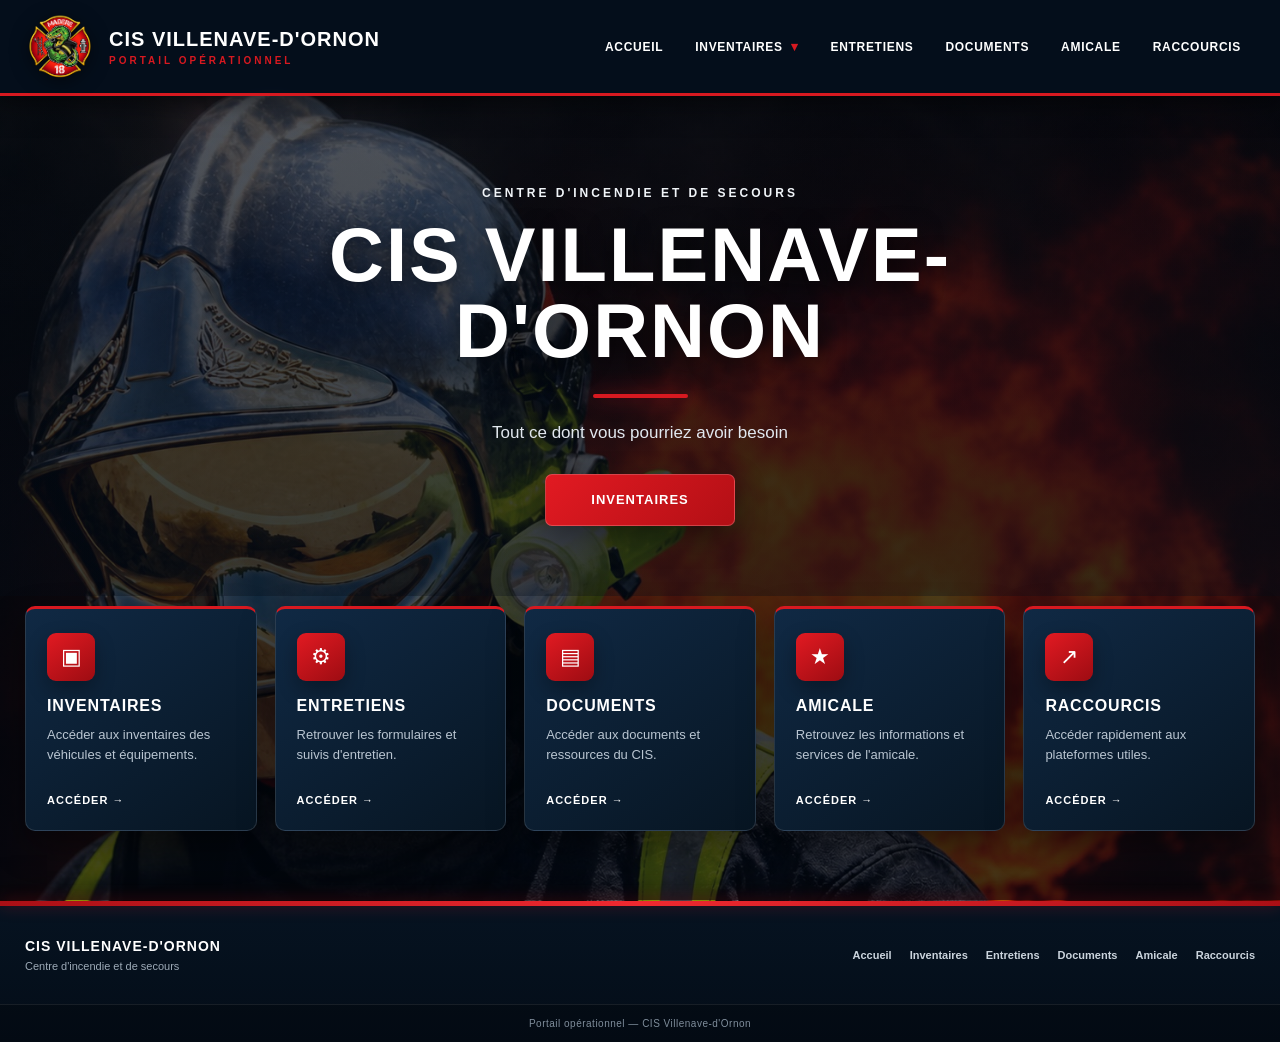
==== commit 4183ca13: "Update index.html" ====
--- a/index.html
+++ b/index.html
@@ -87,53 +87,44 @@
 
                 </button>
 
-
-                <div
-                    class="nav-dropdown-menu"
-                    id="inventoryMenu"
-                >
-
-                    <a href="pages/inventaires.html">
-                        <span class="submenu-icon">▣</span>
-                        INVENTAIRES
-                    </a>
-
-                    <a href="pages/ssuap.html">
-                        <span class="submenu-icon">＋</span>
-                        SSUAP
-                    </a>
-
-                    <a href="pages/incendie.html">
-                        <span class="submenu-icon">◆</span>
-                        INCENDIE
-                    </a>
-
-                    <a href="pages/div.html">
-                        <span class="submenu-icon">◇</span>
-                        DIV
-                    </a>
-
-                    <a href="pages/fdf.html">
-                        <span class="submenu-icon">▲</span>
-                        FDF
-                    </a>
-
-                    <a href="pages/specialites.html">
-                        <span class="submenu-icon">★</span>
-                        SPÉCIALITÉS
-                    </a>
-
-                    <a href="pages/standard.html">
-                        <span class="submenu-icon">▤</span>
-                        STANDARD
-                    </a>
-
-                    <a href="pages/casernement.html">
-                        <span class="submenu-icon">⌂</span>
-                        CASERNEMENT
-                    </a>
-
-                </div>
+<div class="nav-dropdown-menu" id="inventoryMenu">
+
+    <a href="pages/ssuap.html">
+        <span class="submenu-icon">＋</span>
+        SSUAP
+    </a>
+
+    <a href="pages/incendie.html">
+        <span class="submenu-icon">◆</span>
+        INCENDIE
+    </a>
+
+    <a href="pages/div.html">
+        <span class="submenu-icon">◇</span>
+        DIV
+    </a>
+
+    <a href="pages/fdf.html">
+        <span class="submenu-icon">▲</span>
+        FDF
+    </a>
+
+    <a href="pages/specialites.html">
+        <span class="submenu-icon">★</span>
+        SPECIALITES
+    </a>
+
+    <a href="pages/standard.html">
+        <span class="submenu-icon">▤</span>
+        STANDARD
+    </a>
+
+    <a href="pages/casernement.html">
+        <span class="submenu-icon">⌂</span>
+        CASERNEMENT
+    </a>
+
+</div>
 
             </div>
 
--- a/style.css
+++ b/style.css
@@ -1,21 +1,23 @@
-```css
-/* =========================================================
-   CIS VILLENAVE-D'ORNON — PORTAIL OPÉRATIONNEL
+/* =========================================================
+   CIS VILLENAVE-D'ORNON
    STYLE GLOBAL
    ========================================================= */
 
 :root {
+
     --navy: #071426;
-    --navy-2: #0b1d33;
-    --navy-3: #102944;
+    --navy-dark: #040d18;
+    --navy-light: #102944;
+
     --red: #d71920;
-    --red-dark: #a90f15;
+    --red-light: #ef2930;
+
     --white: #ffffff;
     --text: #eef3f8;
     --muted: #b9c5d1;
-    --border: rgba(255, 255, 255, 0.12);
-    --shadow: rgba(0, 0, 0, 0.45);
-}
+
+}
+
 
 /* =========================================================
    RESET
@@ -27,453 +29,690 @@
     box-sizing: border-box;
 }
 
+
 html {
     scroll-behavior: smooth;
 }
 
+
 body {
+
     min-height: 100vh;
-    width: 100%;
+
     overflow-x: hidden;
 
-    font-family: Arial, Helvetica, sans-serif;
+    font-family:
+        Arial,
+        Helvetica,
+        sans-serif;
+
     color: var(--white);
 
-    background:
+    background-color: var(--navy-dark);
+
+    background-image:
         linear-gradient(
-            rgba(3, 9, 18, 0.68),
+            rgba(3, 9, 18, 0.65),
             rgba(3, 9, 18, 0.72)
         ),
         url("photo.png");
 
     background-position: center center;
+
     background-size: cover;
+
+    background-repeat: no-repeat;
+
     background-attachment: fixed;
-    background-repeat: no-repeat;
-}
+}
+
 
 a {
     color: inherit;
     text-decoration: none;
 }
 
+
 button {
+
     font-family: inherit;
-}
+
+    -webkit-appearance: none;
+    appearance: none;
+
+}
+
 
 /* =========================================================
    HEADER
    ========================================================= */
 
 .site-header {
+
     position: fixed;
+
     top: 0;
     left: 0;
 
     width: 100%;
+
     height: 96px;
 
     z-index: 1000;
 
-    background: rgba(5, 15, 28, 0.97);
-
-    border-bottom: 3px solid var(--red);
+    background:
+        rgba(5, 15, 28, 0.98);
+
+    border-bottom:
+        3px solid var(--red);
 
     box-shadow:
         0 5px 25px rgba(0, 0, 0, 0.55);
 
-    backdrop-filter: blur(12px);
-    -webkit-backdrop-filter: blur(12px);
-}
+    backdrop-filter:
+        blur(12px);
+
+    -webkit-backdrop-filter:
+        blur(12px);
+
+}
+
 
 .header-inner {
-    width: min(1400px, calc(100% - 50px));
+
+    width:
+        min(
+            1400px,
+            calc(100% - 50px)
+        );
+
     height: 100%;
-    margin: 0 auto;
+
+    margin: auto;
 
     display: flex;
+
     align-items: center;
+
     justify-content: space-between;
-    gap: 30px;
-}
-
-/* =========================================================
-   LOGO + NOM
+
+    gap: 25px;
+
+}
+
+
+/* =========================================================
+   BRAND
    ========================================================= */
 
 .brand {
+
     display: flex;
+
     align-items: center;
-    gap: 15px;
+
+    gap: 14px;
 
     min-width: 0;
-}
+
+}
+
 
 .brand-logo {
-    width: 72px;
-    height: 72px;
+
+    width: 70px;
+    height: 70px;
 
     object-fit: contain;
+
     flex-shrink: 0;
 
     filter:
-        drop-shadow(0 3px 8px rgba(0, 0, 0, 0.45));
-}
+        drop-shadow(
+            0 4px 9px
+            rgba(0,0,0,0.5)
+        );
+
+}
+
 
 .brand-text {
+
     display: flex;
+
     flex-direction: column;
+
     gap: 4px;
 
     white-space: nowrap;
-}
+
+}
+
 
 .brand-title {
+
+    color: #ffffff;
+
     font-size: 20px;
+
+    font-weight: 900;
+
+    letter-spacing: 1px;
+
+}
+
+
+.brand-subtitle {
+
+    color: var(--red);
+
+    font-size: 10px;
+
     font-weight: 800;
-    letter-spacing: 1.2px;
-}
-
-.brand-subtitle {
-    font-size: 11px;
-    font-weight: 700;
+
     letter-spacing: 3px;
-    color: #d71920;
-}
-
-/* =========================================================
-   MENU DESKTOP
+
+}
+
+
+/* =========================================================
+   NAVIGATION
    ========================================================= */
 
 .nav {
+
     display: flex;
+
     align-items: center;
-    justify-content: flex-end;
-
-    gap: 5px;
-}
+
+    gap: 4px;
+
+}
+
 
 .nav-link,
 .nav-dropdown-toggle {
+
     position: relative;
 
+    min-height: 46px;
+
+    padding:
+        0 14px;
+
     display: flex;
+
     align-items: center;
+
     justify-content: center;
 
-    min-height: 46px;
-    padding: 0 14px;
+    gap: 8px;
 
     border: 0;
+
     border-radius: 7px;
 
-    background: transparent;
-
-    color: #ffffff;
+    background: transparent !important;
+
+    color: #ffffff !important;
 
     font-size: 12px;
+
     font-weight: 800;
-    letter-spacing: 0.8px;
+
+    letter-spacing: 0.7px;
 
     cursor: pointer;
 
     transition:
         background 0.25s ease,
-        color 0.25s ease,
-        transform 0.25s ease;
-}
+        color 0.25s ease;
+
+}
+
 
 .nav-link:hover,
 .nav-dropdown-toggle:hover {
-    background: rgba(215, 25, 32, 0.15);
-    color: #ffffff;
-}
-
-/* petite ligne rouge */
+
+    background:
+        rgba(215, 25, 32, 0.16) !important;
+
+    color: #ffffff !important;
+
+}
+
 
 .nav-link::after,
 .nav-dropdown-toggle::after {
+
     content: "";
 
     position: absolute;
 
+    bottom: 4px;
+
     left: 50%;
-    bottom: 4px;
 
     width: 0;
+
     height: 2px;
 
     background: var(--red);
 
-    transform: translateX(-50%);
-
-    transition: width 0.25s ease;
-}
+    transform:
+        translateX(-50%);
+
+    transition:
+        width 0.25s ease;
+
+}
+
 
 .nav-link:hover::after,
 .nav-dropdown-toggle:hover::after {
+
     width: 55%;
-}
-
-/* =========================================================
-   INVENTAIRES — SOUS MENU DESKTOP
+
+}
+
+
+/* =========================================================
+   INVENTAIRES
    ========================================================= */
 
 .nav-dropdown {
+
     position: relative;
-}
-
-.nav-dropdown-toggle {
-    gap: 8px;
-}
-
-.nav-arrow {
-    font-size: 10px;
-    transition: transform 0.25s ease;
-}
-
-.nav-dropdown:hover .nav-arrow,
-.nav-dropdown.open .nav-arrow {
-    transform: rotate(180deg);
-}
+
+}
+
+
+.dropdown-arrow {
+
+    color: var(--red);
+
+    font-size: 13px;
+
+    transition:
+        transform 0.25s ease;
+
+}
+
+
+.nav-dropdown.open
+.dropdown-arrow {
+
+    transform:
+        rotate(180deg);
+
+}
+
 
 .nav-dropdown-menu {
+
     position: absolute;
 
-    top: calc(100% + 8px);
+    top:
+        calc(100% + 8px);
+
     left: 50%;
 
-    width: 235px;
+    width: 240px;
 
     padding: 8px;
 
-    background: rgba(5, 16, 30, 0.99);
-
-    border: 1px solid rgba(215, 25, 32, 0.55);
-    border-top: 3px solid var(--red);
-
-    border-radius: 0 0 10px 10px;
+    background:
+        rgba(5, 16, 30, 0.99);
+
+    border:
+        1px solid
+        rgba(215, 25, 32, 0.55);
+
+    border-top:
+        3px solid
+        var(--red);
+
+    border-radius:
+        0 0 10px 10px;
 
     box-shadow:
-        0 15px 35px rgba(0, 0, 0, 0.55);
-
-    transform: translateX(-50%) translateY(-8px);
+        0 18px 40px
+        rgba(0,0,0,0.6);
+
+    transform:
+        translateX(-50%)
+        translateY(-8px);
 
     opacity: 0;
+
     visibility: hidden;
+
     pointer-events: none;
 
     transition:
         opacity 0.22s ease,
         transform 0.22s ease,
         visibility 0.22s ease;
-}
-
-/* Desktop : ouverture au survol */
-
-.nav-dropdown:hover .nav-dropdown-menu,
-.nav-dropdown.open .nav-dropdown-menu {
+
+}
+
+
+.nav-dropdown:hover
+.nav-dropdown-menu,
+.nav-dropdown.open
+.nav-dropdown-menu {
+
     opacity: 1;
+
     visibility: visible;
+
     pointer-events: auto;
 
-    transform: translateX(-50%) translateY(0);
-}
+    transform:
+        translateX(-50%)
+        translateY(0);
+
+}
+
 
 .nav-dropdown-menu a {
+
     display: flex;
+
     align-items: center;
 
-    min-height: 42px;
-
-    padding: 0 14px;
+    gap: 10px;
+
+    min-height: 43px;
+
+    padding:
+        0 13px;
 
     border-radius: 6px;
 
-    color: #ffffff;
+    color: #ffffff !important;
+
+    background: transparent;
 
     font-size: 12px;
+
     font-weight: 700;
-    letter-spacing: 0.5px;
 
     transition:
         background 0.2s ease,
-        color 0.2s ease,
         padding-left 0.2s ease;
-}
+
+}
+
 
 .nav-dropdown-menu a:hover {
-    background: rgba(215, 25, 32, 0.18);
-    color: #ffffff;
-    padding-left: 19px;
-}
+
+    background:
+        rgba(215, 25, 32, 0.18);
+
+    padding-left: 18px;
+
+}
+
+
+.submenu-icon {
+
+    width: 20px;
+
+    color: var(--red);
+
+    text-align: center;
+
+}
+
 
 /* =========================================================
    HAMBURGER
    ========================================================= */
 
 .mobile-toggle {
+
     display: none;
 
     width: 48px;
+
     height: 48px;
 
     padding: 0;
 
-    border: 1px solid rgba(255, 255, 255, 0.18);
+    flex-shrink: 0;
+
+    align-items: center;
+
+    justify-content: center;
+
+    flex-direction: column;
+
+    gap: 5px;
+
+    border:
+        1px solid
+        rgba(255,255,255,0.18);
+
     border-radius: 8px;
 
-    background: var(--navy-2);
+    background:
+        #0b1d33 !important;
 
     cursor: pointer;
 
-    align-items: center;
-    justify-content: center;
-    flex-direction: column;
-    gap: 5px;
-
-    box-shadow:
-        0 5px 15px rgba(0, 0, 0, 0.3);
-
-    transition:
-        background 0.25s ease,
-        border-color 0.25s ease;
-}
-
-.mobile-toggle:hover {
-    background: var(--navy-3);
-    border-color: rgba(215, 25, 32, 0.7);
-}
+}
+
 
 .mobile-toggle span {
+
     display: block;
 
     width: 23px;
+
     height: 2px;
 
-    background: #ffffff;
-
-    border-radius: 10px;
+    border-radius: 5px;
+
+    background:
+        #ffffff;
 
     transition:
         transform 0.25s ease,
         opacity 0.25s ease;
-}
-
-/* hamburger devient X */
-
-.mobile-toggle.open span:nth-child(1) {
-    transform: translateY(7px) rotate(45deg);
-}
-
-.mobile-toggle.open span:nth-child(2) {
+
+}
+
+
+.mobile-toggle.open
+span:nth-child(1) {
+
+    transform:
+        translateY(7px)
+        rotate(45deg);
+
+}
+
+
+.mobile-toggle.open
+span:nth-child(2) {
+
     opacity: 0;
-}
-
-.mobile-toggle.open span:nth-child(3) {
-    transform: translateY(-7px) rotate(-45deg);
-}
+
+}
+
+
+.mobile-toggle.open
+span:nth-child(3) {
+
+    transform:
+        translateY(-7px)
+        rotate(-45deg);
+
+}
+
 
 /* =========================================================
    MAIN
    ========================================================= */
 
 main {
-    min-height: calc(100vh - 200px);
+
     padding-top: 96px;
-}
+
+}
+
 
 /* =========================================================
    HERO
    ========================================================= */
 
 .hero {
-    min-height: 510px;
+
+    position: relative;
+
+    min-height: 500px;
 
     display: flex;
+
     align-items: center;
+
     justify-content: center;
 
-    padding: 70px 25px 60px;
+    padding:
+        70px 25px 50px;
 
     text-align: center;
+
+}
+
+
+.hero-overlay {
+
+    position: absolute;
+
+    inset: 0;
 
     background:
         linear-gradient(
-            rgba(4, 12, 23, 0.25),
-            rgba(4, 12, 23, 0.42)
+            rgba(4,12,23,0.10),
+            rgba(4,12,23,0.32)
         );
-}
+
+    pointer-events: none;
+
+}
+
 
 .hero-content {
-    max-width: 850px;
+
+    position: relative;
+
+    z-index: 1;
+
+    max-width: 900px;
 
     display: flex;
+
     flex-direction: column;
+
     align-items: center;
-}
+
+}
+
 
 .eyebrow {
-    margin-bottom: 16px;
+
+    margin-bottom: 17px;
 
     color: #f0f4f8;
 
     font-size: 12px;
+
     font-weight: 800;
 
     letter-spacing: 3px;
-    text-transform: uppercase;
-}
+
+}
+
 
 .hero h1 {
-    font-size: clamp(38px, 6vw, 78px);
+
+    color: #ffffff;
+
+    font-size:
+        clamp(38px, 6vw, 76px);
+
     line-height: 1;
+
     font-weight: 900;
 
     letter-spacing: 2px;
 
     text-shadow:
-        0 5px 25px rgba(0, 0, 0, 0.7);
-}
+        0 6px 25px
+        rgba(0,0,0,0.75);
+
+}
+
 
 .hero-line {
+
     width: 95px;
+
     height: 4px;
 
-    margin: 25px 0 22px;
-
-    background: var(--red);
+    margin:
+        25px 0 21px;
+
+    background:
+        var(--red);
 
     border-radius: 20px;
 
     box-shadow:
-        0 0 18px rgba(215, 25, 32, 0.75);
-}
+        0 0 20px
+        rgba(215,25,32,0.7);
+
+}
+
 
 .hero p {
-    margin-bottom: 28px;
+
+    margin-bottom: 27px;
 
     color: #e2e8ef;
 
     font-size: 17px;
+
     line-height: 1.6;
-}
-
-/* =========================================================
-   BOUTON HERO
+
+}
+
+
+/* =========================================================
+   BOUTON
    ========================================================= */
 
 .hero-button {
+
+    min-width: 190px;
+
+    min-height: 52px;
+
+    padding:
+        0 28px;
+
     display: inline-flex;
+
     align-items: center;
+
     justify-content: center;
 
-    min-width: 190px;
-    min-height: 52px;
-
-    padding: 0 28px;
-
-    border: 1px solid rgba(255, 255, 255, 0.18);
+    border:
+        1px solid
+        rgba(255,255,255,0.2);
+
     border-radius: 7px;
 
     background:
@@ -486,48 +725,70 @@
     color: #ffffff;
 
     font-size: 13px;
+
     font-weight: 900;
+
     letter-spacing: 1px;
 
     box-shadow:
-        0 10px 30px rgba(0, 0, 0, 0.35),
-        0 0 25px rgba(215, 25, 32, 0.25);
+        0 10px 30px
+        rgba(0,0,0,0.4);
 
     transition:
         transform 0.25s ease,
         box-shadow 0.25s ease;
-}
+
+}
+
 
 .hero-button:hover {
-    transform: translateY(-3px);
+
+    transform:
+        translateY(-3px);
 
     box-shadow:
-        0 15px 35px rgba(0, 0, 0, 0.45),
-        0 0 35px rgba(215, 25, 32, 0.5);
-}
+        0 15px 35px
+        rgba(0,0,0,0.5),
+        0 0 30px
+        rgba(215,25,32,0.4);
+
+}
+
 
 /* =========================================================
    CARTES
    ========================================================= */
 
 .quick-access {
-    width: min(1350px, calc(100% - 50px));
-
-    margin: 0 auto;
-
-    padding: 20px 0 75px;
-}
+
+    width:
+        min(
+            1350px,
+            calc(100% - 50px)
+        );
+
+    margin: auto;
+
+    padding:
+        10px 0 70px;
+
+}
+
 
 .cards {
+
     display: grid;
 
     grid-template-columns:
-        repeat(5, minmax(0, 1fr));
+        repeat(5, minmax(0,1fr));
 
     gap: 18px;
-}
+
+}
+
 
 .card {
+
     position: relative;
 
     min-height: 225px;
@@ -535,84 +796,119 @@
     overflow: hidden;
 
     display: flex;
+
     flex-direction: column;
 
-    padding: 25px 22px 21px;
+    padding:
+        24px 21px;
 
     background:
         linear-gradient(
             145deg,
-            rgba(15, 40, 65, 0.98),
-            rgba(5, 18, 32, 0.98)
-        );
-
-    border: 1px solid rgba(255, 255, 255, 0.13);
-    border-top: 3px solid var(--red);
+            #102944,
+            #071522
+        ) !important;
+
+    color: #ffffff !important;
+
+    border:
+        1px solid
+        rgba(255,255,255,0.13);
+
+    border-top:
+        3px solid
+        var(--red);
 
     border-radius: 10px;
 
     box-shadow:
-        0 15px 35px rgba(0, 0, 0, 0.38);
-
-    color: #ffffff;
-
-    transform: translateY(0);
+        0 15px 35px
+        rgba(0,0,0,0.42);
+
+    transform:
+        translateY(0);
 
     transition:
         transform 0.3s ease,
         box-shadow 0.3s ease,
         border-color 0.3s ease;
-}
-
-/* reflet brillant */
+
+}
+
 
 .card::before {
+
     content: "";
 
     position: absolute;
 
     top: -80%;
-    left: -100%;
+
+    left: -120%;
 
     width: 55%;
+
     height: 260%;
 
     background:
         linear-gradient(
             90deg,
             transparent,
-            rgba(255, 255, 255, 0.13),
+            rgba(255,255,255,0.13),
             transparent
         );
 
-    transform: rotate(18deg);
-
-    transition: left 0.7s ease;
+    transform:
+        rotate(18deg);
+
+    transition:
+        left 0.7s ease;
 
     pointer-events: none;
-}
-
-    transform: translateY(-7px);
-
-    border-color: rgba(215, 25, 32, 0.65);
+
+}
+
+
+.card:hover::before {
+
+    left: 160%;
+
+}
+
+
+.card:hover {
+
+    transform:
+        translateY(-7px);
+
+    border-color:
+        rgba(215,25,32,0.7);
 
     box-shadow:
-        0 20px 45px rgba(0, 0, 0, 0.5),
-        0 0 28px rgba(215, 25, 32, 0.18);
-}
-
-/* =========================================================
-   ICÔNES CARTES
+        0 22px 45px
+        rgba(0,0,0,0.5),
+        0 0 28px
+        rgba(215,25,32,0.2);
+
+}
+
+
+/* =========================================================
+   ICÔNES
    ========================================================= */
 
 .card-icon {
+
     width: 48px;
+
     height: 48px;
 
-    margin-bottom: 17px;
+    margin-bottom: 16px;
 
     display: flex;
+
     align-items: center;
+
     justify-content: center;
 
     border-radius: 9px;
@@ -629,55 +925,78 @@
     font-size: 22px;
 
     box-shadow:
-        0 8px 20px rgba(0, 0, 0, 0.3);
+        0 8px 20px
+        rgba(0,0,0,0.3);
 
     transition:
         transform 0.3s ease;
-}
-
-.card:hover .card-icon {
-    transform: scale(1.08) rotate(-3deg);
-}
+
+}
+
+
+.card:hover
+.card-icon {
+
+    transform:
+        scale(1.08)
+        rotate(-3deg);
+
+}
+/* =========================================================
+   TEXTE DES CARTES
+   ========================================================= */
 
 .card h3 {
+
     margin-bottom: 10px;
 
-    color: #ffffff;
+    color: #ffffff !important;
 
     font-size: 16px;
+
     font-weight: 900;
 
     letter-spacing: 0.8px;
-}
+
+}
+
 
 .card p {
-    color: #b9c5d1;
+
+    flex: 1;
+
+    color:
+        #b9c5d1 !important;
 
     font-size: 13px;
+
     line-height: 1.55;
 
-    flex: 1;
-}
+}
+
 
 .card-link {
+
     display: block;
 
     margin-top: 18px;
 
-    color: #ffffff;
+    color: #ffffff !important;
 
     font-size: 11px;
+
     font-weight: 900;
 
     letter-spacing: 1px;
-}
+
+}
+
 
 /* =========================================================
    FOOTER
    ========================================================= */
 
 footer {
-    position: relative;
 
     width: 100%;
 
@@ -688,103 +1007,183 @@
             #040d18
         );
 
-    border-top: 5px solid #d71920;
+    color: #ffffff;
 
     box-shadow:
-        0 -10px 30px rgba(0, 0, 0, 0.35);
-}
+        0 -10px 30px
+        rgba(0,0,0,0.4);
+
+}
+
+
+/* BANDE ROUGE */
+
+.footer-red-band {
+
+    width: 100%;
+
+    height: 5px;
+
+    background:
+        linear-gradient(
+            90deg,
+            #a90f15,
+            #ef2930,
+            #a90f15
+        );
+
+    box-shadow:
+        0 0 15px
+        rgba(215,25,32,0.4);
+
+}
+
 
 .footer-inner {
-    width: min(1350px, calc(100% - 50px));
-
-    margin: 0 auto;
-
-    padding: 32px 0;
+
+    width:
+        min(
+            1350px,
+            calc(100% - 50px)
+        );
+
+    margin: auto;
+
+    padding:
+        32px 0;
 
     display: flex;
+
     align-items: center;
+
     justify-content: space-between;
 
     gap: 30px;
-}
+
+}
+
 
 .footer-brand {
+
     display: flex;
+
     flex-direction: column;
+
     gap: 6px;
-}
+
+}
+
 
 .footer-brand strong {
+
     color: #ffffff;
 
     font-size: 14px;
+
     letter-spacing: 1px;
-}
+
+}
+
 
 .footer-brand span {
-    color: #b9c5d1;
+
+    color:
+        #9eabb8;
 
     font-size: 11px;
-}
+
+}
+
 
 .footer-links {
+
     display: flex;
+
     flex-wrap: wrap;
+
     justify-content: flex-end;
 
-    gap: 8px 18px;
-}
+    gap:
+        8px 18px;
+
+}
+
 
 .footer-links a {
-    color: #d5dde6;
+
+    color:
+        #cbd4dd;
 
     font-size: 11px;
+
     font-weight: 700;
 
-    transition: color 0.2s ease;
-}
+    transition:
+        color 0.2s ease;
+
+}
+
 
 .footer-links a:hover {
-    color: #ffffff;
-}
+
+    color:
+        #ffffff;
+
+}
+
 
 .footer-bottom {
+
     width: 100%;
 
-    padding: 13px 20px;
-
-    border-top: 1px solid rgba(255, 255, 255, 0.08);
-
-    background: rgba(0, 0, 0, 0.2);
-
-    color: #8997a6;
+    padding:
+        13px 20px;
+
+    border-top:
+        1px solid
+        rgba(255,255,255,0.08);
+
+    background:
+        rgba(0,0,0,0.22);
+
+    color:
+        #7f8d9b;
 
     text-align: center;
 
     font-size: 10px;
+
     letter-spacing: 0.5px;
-}
+
+}
+
 
 /* =========================================================
    TABLETTE
    ========================================================= */
 
 @media (max-width: 1150px) {
-
-    .header-inner {
-        width: min(100% - 35px, 1100px);
-    }
 
     .nav-link,
     .nav-dropdown-toggle {
-        padding: 0 9px;
+
+        padding:
+            0 9px;
+
         font-size: 11px;
-    }
+
+    }
+
 
     .cards {
-        grid-template-columns: repeat(3, minmax(0, 1fr));
-    }
-}
+
+        grid-template-columns:
+            repeat(3, minmax(0,1fr));
+
+    }
+
+}
+
 
 /* =========================================================
    MOBILE
@@ -793,145 +1192,186 @@
 @media (max-width: 850px) {
 
     body {
-        background-attachment: scroll;
-    }
+
+        background-attachment:
+            scroll;
+
+    }
+
 
     .site-header {
+
         height: 82px;
-    }
+
+    }
+
 
     .header-inner {
-        width: calc(100% - 28px);
+
+        width:
+            calc(100% - 28px);
+
         gap: 10px;
-    }
+
+    }
+
 
     .brand-logo {
+
         width: 58px;
+
         height: 58px;
-    }
-
-    .brand-text {
-        gap: 2px;
-    }
+
+    }
+
 
     .brand-title {
+
         font-size: 14px;
-        letter-spacing: 0.7px;
-    }
+
+        letter-spacing: 0.6px;
+
+    }
+
 
     .brand-subtitle {
+
         display: none;
-    }
+
+    }
+
 
     /* HAMBURGER */
 
     .mobile-toggle {
+
         display: flex;
 
-        flex-shrink: 0;
-
-        width: 48px;
-        height: 48px;
-
-        padding: 0;
-
-        border: 1px solid rgba(255, 255, 255, 0.18);
-        border-radius: 8px;
-
-        background: #0b1d33;
-
-        align-items: center;
-        justify-content: center;
+    }
+
+
+    /* MENU MOBILE */
+
+    .nav {
+
+        position: absolute;
+
+        top: 82px;
+
+        left: 0;
+
+        width: 100%;
+
+        max-height:
+            calc(100vh - 82px);
+
+        overflow-y: auto;
+
+        display: none;
+
         flex-direction: column;
 
-        gap: 5px;
-
-        cursor: pointer;
-    }
-
-    /* MENU */
-
-    .nav {
-        position: absolute;
-
-        top: 82px;
-        left: 0;
-
-        width: 100%;
-
-        max-height: calc(100vh - 82px);
-
-        overflow-y: auto;
-
-        display: none;
-
-        flex-direction: column;
         align-items: stretch;
 
         gap: 0;
 
-        padding: 10px 14px 18px;
-
-        background: #071426;
-
-        border-bottom: 3px solid #d71920;
+        padding:
+            10px 14px 18px;
+
+        background:
+            #071426 !important;
+
+        border-bottom:
+            3px solid
+            var(--red);
 
         box-shadow:
-            0 18px 35px rgba(0, 0, 0, 0.55);
-    }
+            0 18px 35px
+            rgba(0,0,0,0.6);
+
+    }
+
 
     .nav.active {
+
         display: flex;
-    }
+
+    }
+
 
     .nav-link,
     .nav-dropdown-toggle {
+
         width: 100%;
 
         min-height: 52px;
 
         justify-content: space-between;
 
-        padding: 0 17px;
+        padding:
+            0 17px;
+
+        background:
+            transparent !important;
+
+        color:
+            #ffffff !important;
 
         border-radius: 7px;
 
-        background: transparent !important;
-
-        color: #ffffff !important;
-
         font-size: 13px;
 
         text-align: left;
-    }
+
+    }
+
 
     .nav-link:hover,
     .nav-dropdown-toggle:hover {
-        background: rgba(215, 25, 32, 0.14) !important;
-    }
+
+        background:
+            rgba(215,25,32,0.15)
+            !important;
+
+    }
+
 
     .nav-link::after,
     .nav-dropdown-toggle::after {
+
         display: none;
-    }
-
-    /* SOUS-MENU INVENTAIRES */
+
+    }
+
+
+    /* SOUS MENU */
 
     .nav-dropdown {
+
         width: 100%;
-    }
+
+    }
+
 
     .nav-dropdown-menu {
+
         position: static;
 
         width: 100%;
 
-        padding: 5px 0 7px 13px;
-
-        background: #081728;
+        display: none;
+
+        padding:
+            5px 0 7px 12px;
+
+        background:
+            #081728 !important;
 
         border: 0;
-        border-left: 2px solid #d71920;
+
+        border-left:
+            2px solid
+            var(--red);
 
         border-radius: 0;
 
@@ -940,91 +1380,134 @@
         transform: none;
 
         opacity: 1;
+
         visibility: visible;
+
         pointer-events: auto;
 
-        display: none;
-    }
-
-    .nav-dropdown.open .nav-dropdown-menu {
+    }
+
+
+    .nav-dropdown.open
+    .nav-dropdown-menu {
+
         display: block;
-    }
+
+    }
+
 
     .nav-dropdown-menu a {
+
         min-height: 45px;
 
-        padding: 0 15px;
-
-        color: #e9eef4 !important;
-
-        font-size: 12px;
-    }
-
-    .nav-dropdown-menu a:hover {
-        background: rgba(215, 25, 32, 0.14);
-
-        padding-left: 19px;
-    }
+        padding:
+            0 15px;
+
+        color:
+            #ffffff !important;
+
+    }
+
 
     main {
+
         padding-top: 82px;
-    }
+
+    }
+
+
+    /* HERO */
 
     .hero {
-        min-height: 470px;
-
-        padding: 60px 20px 50px;
-    }
+
+        min-height: 450px;
+
+        padding:
+            55px 20px 45px;
+
+    }
+
 
     .hero h1 {
-        font-size: clamp(34px, 10vw, 55px);
-    }
+
+        font-size:
+            clamp(32px, 10vw, 55px);
+
+    }
+
 
     .hero p {
+
         font-size: 15px;
-    }
+
+    }
+
+
+    /* CARTES */
 
     .quick-access {
-        width: calc(100% - 28px);
-
-        padding-top: 20px;
-        padding-bottom: 50px;
-    }
+
+        width:
+            calc(100% - 28px);
+
+        padding:
+            10px 0 50px;
+
+    }
+
 
     .cards {
+
         grid-template-columns: 1fr;
 
         gap: 15px;
-    }
+
+    }
+
 
     .card {
+
         min-height: 190px;
 
-        padding: 22px;
+        padding:
+            22px;
 
         background:
             linear-gradient(
                 145deg,
-                #0f2841,
-                #051220
+                #102944,
+                #071522
             ) !important;
 
-        color: #ffffff !important;
-    }
+    }
+
+
+    /* FOOTER */
 
     .footer-inner {
-        width: calc(100% - 28px);
+
+        width:
+            calc(100% - 28px);
 
         flex-direction: column;
+
         align-items: flex-start;
 
-        padding: 28px 0;
-    }
+        padding:
+            28px 0;
+
+    }
+
 
     .footer-links {
-        justify-content: flex-start;
-    }
-}
+
+        justify-content:
+            flex-start;
+
+    }
+
+}
+
 
 /* =========================================================
    PETITS TÉLÉPHONES
@@ -1032,34 +1515,43 @@
 
 @media (max-width: 420px) {
 
+    .brand-logo {
+
+        width: 52px;
+
+        height: 52px;
+
+    }
+
+
     .brand-title {
+
         font-size: 12px;
-    }
-
-    .brand-logo {
-        width: 52px;
-        height: 52px;
-    }
+
+    }
+
 
     .mobile-toggle {
+
         width: 44px;
+
         height: 44px;
-    }
+
+    }
+
 
     .hero {
-        min-height: 430px;
-    }
+
+        min-height: 420px;
+
+    }
+
 
     .hero h1 {
-        font-size: 32px;
-    }
-
-    .hero-line {
-        margin: 20px 0;
-    }
-
-    .hero-button {
-        min-width: 175px;
-    }
-}
-
+
+        font-size: 31px;
+
+    }
+
+}
+
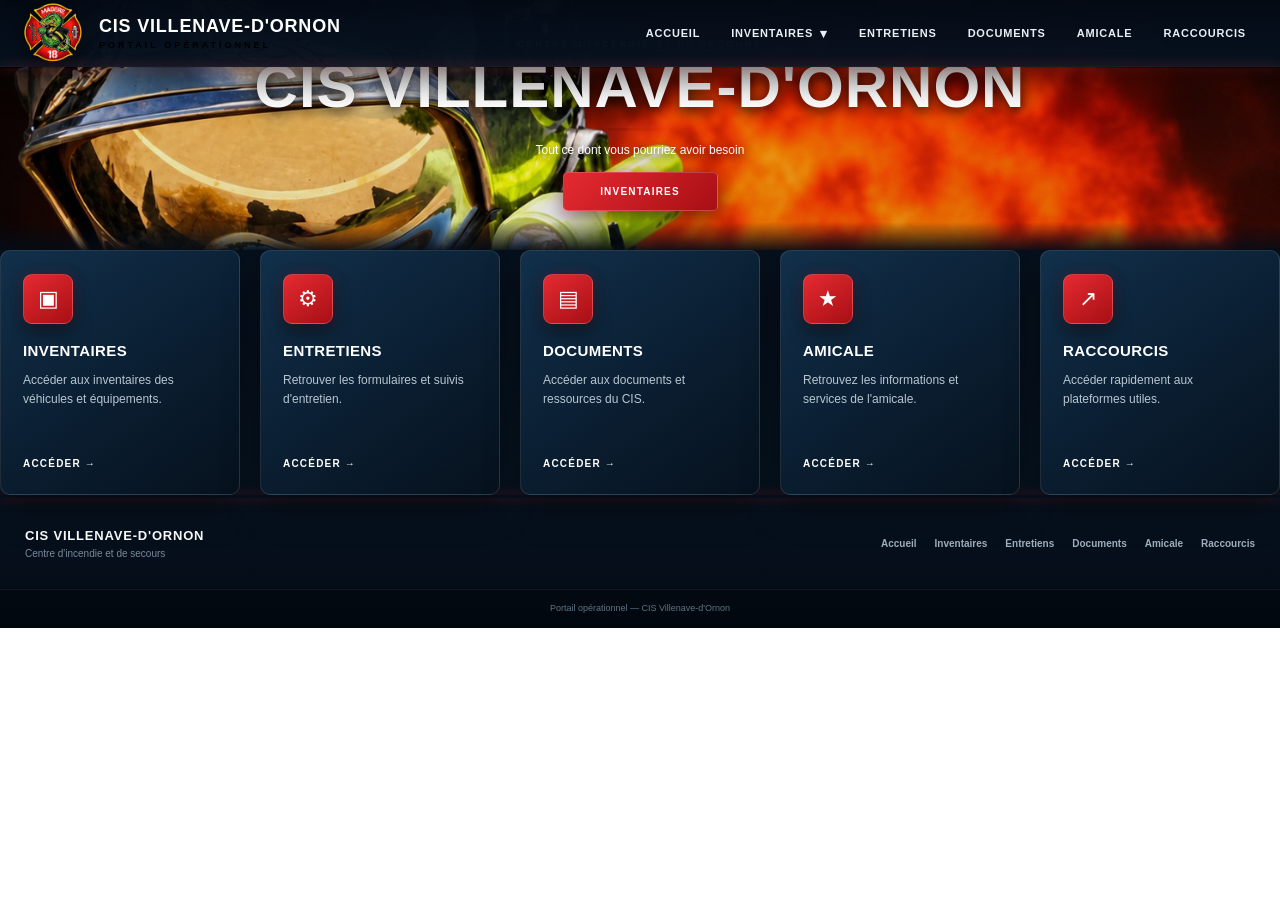
==== commit d123b799: "Clean up navigation links in index.html Refactor navigation links for cleaner structure and remove r" ====
--- a/index.html
+++ b/index.html
@@ -58,10 +58,7 @@
 
         <nav class="nav" id="mainNav">
 
-            <a
-                href="index.html"
-                class="nav-link"
-            >
+            <a href="index.html" class="nav-link">
                 ACCUEIL
             </a>
 
@@ -76,87 +73,74 @@
                     id="inventoryToggle"
                     aria-expanded="false"
                 >
-
-                    <span>
-                        INVENTAIRES
-                    </span>
-
-                    <span class="dropdown-arrow">
-                        ▾
-                    </span>
-
+                    <span>INVENTAIRES</span>
+                    <span class="dropdown-arrow">▾</span>
                 </button>
 
-<div class="nav-dropdown-menu" id="inventoryMenu">
-
-    <a href="pages/ssuap.html">
-        <span class="submenu-icon">＋</span>
-        SSUAP
-    </a>
-
-    <a href="pages/incendie.html">
-        <span class="submenu-icon">◆</span>
-        INCENDIE
-    </a>
-
-    <a href="pages/div.html">
-        <span class="submenu-icon">◇</span>
-        DIV
-    </a>
-
-    <a href="pages/fdf.html">
-        <span class="submenu-icon">▲</span>
-        FDF
-    </a>
-
-    <a href="pages/specialites.html">
-        <span class="submenu-icon">★</span>
-        SPECIALITES
-    </a>
-
-    <a href="pages/standard.html">
-        <span class="submenu-icon">▤</span>
-        STANDARD
-    </a>
-
-    <a href="pages/casernement.html">
-        <span class="submenu-icon">⌂</span>
-        CASERNEMENT
-    </a>
-
-</div>
+
+                <div
+                    class="nav-dropdown-menu"
+                    id="inventoryMenu"
+                >
+
+                    <a href="pages/inventaires.html">
+                        <span class="submenu-icon">＋</span>
+                        VUE D'ENSEMBLE
+                    </a>
+
+                    <a href="ssuap.html">
+                        <span class="submenu-icon">＋</span>
+                        SSUAP
+                    </a>
+
+                    <a href="incendie.html">
+                        <span class="submenu-icon">◆</span>
+                        INCENDIE
+                    </a>
+
+                    <a href="div.html">
+                        <span class="submenu-icon">◇</span>
+                        DIV
+                    </a>
+
+                    <a href="fdf.html">
+                        <span class="submenu-icon">▲</span>
+                        FDF
+                    </a>
+
+                    <a href="specialites.html">
+                        <span class="submenu-icon">★</span>
+                        SPÉCIALITÉS
+                    </a>
+
+                    <a href="standard.html">
+                        <span class="submenu-icon">▤</span>
+                        STANDARD
+                    </a>
+
+                    <a href="casernement.html">
+                        <span class="submenu-icon">⌂</span>
+                        CASERNEMENT
+                    </a>
+
+                </div>
 
             </div>
 
 
-            <a
-                href="pages/entretiens.html"
-                class="nav-link"
-            >
+            <a href="pages/entretiens.html" class="nav-link">
                 ENTRETIENS
             </a>
 
-
-            <a
-                href="pages/documents.html"
-                class="nav-link"
-            >
+            <a href="pages/documents.html" class="nav-link">
                 DOCUMENTS
             </a>
 
-
-            <a
-                href="pages/amicale.html"
-                class="nav-link"
-            >
+            <a href="pages/amicale.html" class="nav-link">
                 AMICALE
             </a>
 
-
-            <a
-                href="pages/raccourcis.html"
-                class="nav-link"
-            >
+            <a href="pages/raccourcis.html" class="nav-link">
                 RACCOURCIS
             </a>
 
@@ -262,7 +246,9 @@
                 </span>
 
             </a>
-                        <!-- DOCUMENTS -->
+
+
+            <!-- DOCUMENTS -->
 
             <a
                 href="pages/documents.html"
--- a/style.css
+++ b/style.css
@@ -1,21 +1,24 @@
+```css
 /* =========================================================
    CIS VILLENAVE-D'ORNON
-   STYLE GLOBAL
+   STYLE PREMIUM — PARTIE 1/2
    ========================================================= */
 
 :root {
-
-    --navy: #071426;
-    --navy-dark: #040d18;
-    --navy-light: #102944;
+    --navy-dark: #030912;
+    --navy: #071321;
+    --navy-card: #0c2035;
+    --navy-light: #14334f;
 
     --red: #d71920;
-    --red-light: #ef2930;
+    --red-light: #ff4148;
+    --red-dark: #a80f15;
 
     --white: #ffffff;
-    --text: #eef3f8;
-    --muted: #b9c5d1;
-
+    --text: #edf3f8;
+    --muted: #aab9c7;
+
+    --header-height: 92px;
 }
 
 
@@ -29,16 +32,15 @@
     box-sizing: border-box;
 }
 
-
 html {
+    width: 100%;
+    min-height: 100%;
     scroll-behavior: smooth;
 }
 
-
 body {
-
+    width: 100%;
     min-height: 100vh;
-
     overflow-x: hidden;
 
     font-family:
@@ -46,40 +48,21 @@
         Helvetica,
         sans-serif;
 
-    color: var(--white);
-
-    background-color: var(--navy-dark);
-
-    background-image:
-        linear-gradient(
-            rgba(3, 9, 18, 0.65),
-            rgba(3, 9, 18, 0.72)
-        ),
-        url("photo.png");
-
-    background-position: center center;
-
-    background-size: cover;
-
-    background-repeat: no-repeat;
-
-    background-attachment: fixed;
-}
-
-
-a {
-    color: inherit;
-    text-decoration: none;
-}
-
-
-button {
-
-    font-family: inherit;
-
-    -webkit-appearance: none;
-    appearance: none;
-
+    color: var(--text);
+    background: var(--navy-dark);
+}
+
+
+/* =========================================================
+   AUCUN SOULIGNEMENT
+   ========================================================= */
+
+a,
+a:hover,
+a:focus,
+a:active,
+a:visited {
+    text-decoration: none !important;
 }
 
 
@@ -88,47 +71,72 @@
    ========================================================= */
 
 .site-header {
-
     position: fixed;
 
     top: 0;
     left: 0;
 
     width: 100%;
-
-    height: 96px;
-
-    z-index: 1000;
+    height: var(--header-height);
+
+    z-index: 9999;
 
     background:
-        rgba(5, 15, 28, 0.98);
+        linear-gradient(
+            180deg,
+            rgba(3, 10, 20, 0.99),
+            rgba(6, 18, 32, 0.98)
+        );
 
     border-bottom:
-        3px solid var(--red);
+        1px solid
+        rgba(255, 255, 255, 0.08);
 
     box-shadow:
-        0 5px 25px rgba(0, 0, 0, 0.55);
-
-    backdrop-filter:
-        blur(12px);
-
-    -webkit-backdrop-filter:
-        blur(12px);
-
+        0 10px 35px
+        rgba(0, 0, 0, 0.65);
+}
+
+
+/* filet rouge */
+
+.site-header::after {
+    content: "";
+
+    position: absolute;
+
+    left: 0;
+    bottom: -2px;
+
+    width: 100%;
+    height: 2px;
+
+    background:
+        linear-gradient(
+            90deg,
+            transparent,
+            var(--red-dark),
+            var(--red-light),
+            var(--red-dark),
+            transparent
+        );
+
+    box-shadow:
+        0 0 12px
+        rgba(255, 65, 72, 0.55);
 }
 
 
 .header-inner {
-
     width:
         min(
             1400px,
-            calc(100% - 50px)
+            calc(100% - 40px)
         );
 
     height: 100%;
 
-    margin: auto;
+    margin: 0 auto;
 
     display: flex;
 
@@ -137,81 +145,72 @@
     justify-content: space-between;
 
     gap: 25px;
-
-}
-
-
-/* =========================================================
-   BRAND
+}
+
+
+/* =========================================================
+   MARQUE / LOGO
    ========================================================= */
 
 .brand {
-
     display: flex;
 
     align-items: center;
 
-    gap: 14px;
+    gap: 13px;
 
     min-width: 0;
 
-}
-
+    color: var(--white) !important;
+
+    text-decoration: none !important;
+}
 
 .brand-logo {
-
-    width: 70px;
-    height: 70px;
+    width: 66px;
+    height: 66px;
+
+    flex-shrink: 0;
 
     object-fit: contain;
-
-    flex-shrink: 0;
 
     filter:
         drop-shadow(
-            0 4px 9px
-            rgba(0,0,0,0.5)
+            0 5px 12px
+            rgba(0, 0, 0, 0.65)
         );
-
-}
-
+}
 
 .brand-text {
-
     display: flex;
 
     flex-direction: column;
 
-    gap: 4px;
+    gap: 5px;
 
     white-space: nowrap;
-
-}
-
+}
 
 .brand-title {
-
     color: #ffffff;
 
-    font-size: 20px;
+    font-size: 18px;
 
     font-weight: 900;
 
-    letter-spacing: 1px;
-
-}
-
+    line-height: 1;
+
+    letter-spacing: 0.8px;
+}
 
 .brand-subtitle {
-
-    color: var(--red);
-
-    font-size: 10px;
+    color: var(--red-light);
+
+    font-size: 9px;
 
     font-weight: 800;
 
     letter-spacing: 3px;
-
 }
 
 
@@ -220,19 +219,15 @@
    ========================================================= */
 
 .nav {
-
     display: flex;
 
     align-items: center;
 
-    gap: 4px;
-
-}
-
+    gap: 3px;
+}
 
 .nav-link,
 .nav-dropdown-toggle {
-
     position: relative;
 
     min-height: 46px;
@@ -246,138 +241,111 @@
 
     justify-content: center;
 
-    gap: 8px;
+    gap: 7px;
 
     border: 0;
 
-    border-radius: 7px;
+    border-radius: 6px;
 
     background: transparent !important;
 
-    color: #ffffff !important;
-
-    font-size: 12px;
+    color: #e9f0f5 !important;
+
+    font-size: 11px;
 
     font-weight: 800;
 
-    letter-spacing: 0.7px;
+    letter-spacing: 0.8px;
 
     cursor: pointer;
+
+    outline: none;
+
+    text-decoration: none !important;
 
     transition:
         background 0.25s ease,
         color 0.25s ease;
-
-}
-
+}
 
 .nav-link:hover,
 .nav-dropdown-toggle:hover {
+    color: #ffffff !important;
 
     background:
-        rgba(215, 25, 32, 0.16) !important;
-
-    color: #ffffff !important;
-
-}
-
+        rgba(255, 255, 255, 0.06) !important;
+}
+
+
+/*
+   IMPORTANT :
+   aucune ligne sous le texte du menu.
+*/
 
 .nav-link::after,
 .nav-dropdown-toggle::after {
-
-    content: "";
-
-    position: absolute;
-
-    bottom: 4px;
-
-    left: 50%;
-
-    width: 0;
-
-    height: 2px;
-
-    background: var(--red);
-
-    transform:
-        translateX(-50%);
-
-    transition:
-        width 0.25s ease;
-
-}
-
-
-.nav-link:hover::after,
-.nav-dropdown-toggle:hover::after {
-
-    width: 55%;
-
-}
-
-
-/* =========================================================
-   INVENTAIRES
+    display: none !important;
+}
+
+
+/* =========================================================
+   INVENTAIRES — SOUS-MENU
    ========================================================= */
 
 .nav-dropdown {
-
     position: relative;
-
-}
-
+}
 
 .dropdown-arrow {
-
-    color: var(--red);
+    color: var(--red-light);
 
     font-size: 13px;
+
+    line-height: 1;
 
     transition:
         transform 0.25s ease;
-
-}
-
+}
 
 .nav-dropdown.open
 .dropdown-arrow {
-
     transform:
         rotate(180deg);
-
-}
-
+}
 
 .nav-dropdown-menu {
-
     position: absolute;
 
     top:
-        calc(100% + 8px);
+        calc(100% + 10px);
 
     left: 50%;
 
-    width: 240px;
-
-    padding: 8px;
+    width: 245px;
+
+    padding: 7px;
 
     background:
-        rgba(5, 16, 30, 0.99);
+        linear-gradient(
+            145deg,
+            #102942,
+            #050d18
+        );
 
     border:
         1px solid
-        rgba(215, 25, 32, 0.55);
+        rgba(255, 255, 255, 0.12);
 
     border-top:
-        3px solid
+        2px solid
         var(--red);
 
     border-radius:
-        0 0 10px 10px;
+        0 0 9px 9px;
 
     box-shadow:
-        0 18px 40px
-        rgba(0,0,0,0.6);
+        0 20px 45px
+        rgba(0, 0, 0, 0.70);
 
     transform:
         translateX(-50%)
@@ -390,18 +358,14 @@
     pointer-events: none;
 
     transition:
-        opacity 0.22s ease,
-        transform 0.22s ease,
-        visibility 0.22s ease;
-
-}
-
+        opacity 0.2s ease,
+        transform 0.2s ease;
+}
 
 .nav-dropdown:hover
 .nav-dropdown-menu,
 .nav-dropdown.open
 .nav-dropdown-menu {
-
     opacity: 1;
 
     visibility: visible;
@@ -411,58 +375,56 @@
     transform:
         translateX(-50%)
         translateY(0);
-
-}
-
+}
 
 .nav-dropdown-menu a {
-
-    display: flex;
-
-    align-items: center;
-
-    gap: 10px;
+    width: 100%;
 
     min-height: 43px;
 
     padding:
         0 13px;
 
-    border-radius: 6px;
-
-    color: #ffffff !important;
-
-    background: transparent;
-
-    font-size: 12px;
+    display: flex;
+
+    align-items: center;
+
+    gap: 10px;
+
+    border-radius: 5px;
+
+    color: #e5edf3 !important;
+
+    font-size: 11px;
 
     font-weight: 700;
+
+    text-decoration: none !important;
 
     transition:
         background 0.2s ease,
         padding-left 0.2s ease;
-
-}
-
+}
 
 .nav-dropdown-menu a:hover {
+    padding-left: 18px;
+
+    color: #ffffff !important;
 
     background:
-        rgba(215, 25, 32, 0.18);
-
-    padding-left: 18px;
-
-}
-
+        rgba(215, 25, 32, 0.16);
+}
 
 .submenu-icon {
-
-    width: 20px;
-
-    color: var(--red);
+    width: 21px;
+
+    flex-shrink: 0;
+
+    color: var(--red-light);
 
     text-align: center;
 
+    font-size: 14px;
 }
 
 
@@ -471,14 +433,10 @@
    ========================================================= */
 
 .mobile-toggle {
-
     display: none;
 
-    width: 48px;
-
-    height: 48px;
-
-    padding: 0;
+    width: 46px;
+    height: 46px;
 
     flex-shrink: 0;
 
@@ -492,63 +450,58 @@
 
     border:
         1px solid
-        rgba(255,255,255,0.18);
-
-    border-radius: 8px;
+        rgba(255, 255, 255, 0.15);
+
+    border-radius: 7px;
 
     background:
-        #0b1d33 !important;
+        linear-gradient(
+            145deg,
+            #12304c,
+            #071522
+        ) !important;
 
     cursor: pointer;
 
-}
-
+    outline: none;
+
+    box-shadow:
+        0 8px 20px
+        rgba(0, 0, 0, 0.40);
+}
 
 .mobile-toggle span {
+    width: 23px;
+    height: 2px;
 
     display: block;
 
-    width: 23px;
-
-    height: 2px;
-
-    border-radius: 5px;
-
-    background:
-        #ffffff;
+    background: #ffffff;
+
+    border-radius: 3px;
 
     transition:
         transform 0.25s ease,
         opacity 0.25s ease;
-
-}
-
+}
 
 .mobile-toggle.open
 span:nth-child(1) {
-
     transform:
         translateY(7px)
         rotate(45deg);
-
-}
-
+}
 
 .mobile-toggle.open
 span:nth-child(2) {
-
     opacity: 0;
-
-}
-
+}
 
 .mobile-toggle.open
 span:nth-child(3) {
-
     transform:
         translateY(-7px)
         rotate(-45deg);
-
 }
 
 
@@ -557,60 +510,106 @@
    ========================================================= */
 
 main {
-
-    padding-top: 96px;
-
-}
-
-
-/* =========================================================
-   HERO
-   ========================================================= */
-
-.hero {
-
-    position: relative;
-
-    min-height: 500px;
-
-    display: flex;
-
-    align-items: center;
-
-    justify-content: center;
-
-    padding:
-        70px 25px 50px;
-
-    text-align: center;
-
-}
-
-
-.hero-overlay {
-
-    position: absolute;
-
-    inset: 0;
+    width: 100%;
+
+    padding-top:
+        var(--header-height);
 
     background:
         linear-gradient(
-            rgba(4,12,23,0.10),
-            rgba(4,12,23,0.32)
+            180deg,
+            #050d18,
+            #071523
         );
+}
+
+
+/* =========================================================
+   HERO
+   ========================================================= */
+
+.hero {
+    position: relative;
+
+    width: 100%;
+
+    height: 250px;
+    min-height: 250px;
+
+    display: flex;
+
+    align-items: center;
+
+    justify-content: center;
+
+    padding:
+        20px 25px;
+
+    overflow: hidden;
+
+    text-align: center;
+
+    background-color: #071321;
+
+    background-image:
+        linear-gradient(
+            rgba(3, 9, 18, 0.03),
+            rgba(3, 9, 18, 0.08)
+        ),
+        url("photo.png");
+
+    background-size: cover;
+
+    background-position: center center;
+
+    background-repeat: no-repeat;
+}
+
+
+/* voile presque transparent */
+
+.hero-overlay {
+    position: absolute;
+
+    inset: 0;
+
+    background:
+        rgba(0, 0, 0, 0.025);
 
     pointer-events: none;
-
-}
-
+}
+
+
+/* fondu discret en bas */
+
+.hero::after {
+    content: "";
+
+    position: absolute;
+
+    left: 0;
+    bottom: 0;
+
+    width: 100%;
+    height: 28px;
+
+    background:
+        linear-gradient(
+            transparent,
+            rgba(5, 13, 24, 0.90)
+        );
+
+    pointer-events: none;
+}
 
 .hero-content {
-
     position: relative;
 
-    z-index: 1;
-
-    max-width: 900px;
+    z-index: 3;
+
+    width: 100%;
+
+    max-width: 950px;
 
     display: flex;
 
@@ -618,141 +617,184 @@
 
     align-items: center;
 
-}
-
+    justify-content: center;
+}
 
 .eyebrow {
-
-    margin-bottom: 17px;
-
-    color: #f0f4f8;
+    margin-bottom: 8px;
+
+    color: #ffffff;
+
+    font-size: 9px;
+
+    font-weight: 800;
+
+    letter-spacing: 2.5px;
+
+    text-shadow:
+        0 2px 8px
+        rgba(0, 0, 0, 0.95);
+}
+
+.hero h1 {
+    color: #ffffff;
+
+    font-size:
+        clamp(
+            34px,
+            5vw,
+            60px
+        );
+
+    line-height: 1;
+
+    font-weight: 900;
+
+    letter-spacing: 1px;
+
+    text-shadow:
+        0 3px 14px
+        rgba(0, 0, 0, 0.95);
+}
+
+.hero-line {
+    width: 65px;
+
+    height: 3px;
+
+    margin:
+        11px 0;
+
+    border-radius: 5px;
+
+    background:
+        linear-gradient(
+            90deg,
+            var(--red-dark),
+            var(--red-light),
+            var(--red-dark)
+        );
+
+    box-shadow:
+        0 0 12px
+        rgba(255, 65, 72, 0.65);
+}
+
+.hero p {
+    margin-bottom: 13px;
+
+    color: #ffffff;
 
     font-size: 12px;
 
-    font-weight: 800;
-
-    letter-spacing: 3px;
-
-}
-
-
-.hero h1 {
-
-    color: #ffffff;
-
-    font-size:
-        clamp(38px, 6vw, 76px);
-
-    line-height: 1;
-
-    font-weight: 900;
-
-    letter-spacing: 2px;
+    line-height: 1.4;
 
     text-shadow:
-        0 6px 25px
-        rgba(0,0,0,0.75);
-
-}
-
-
-.hero-line {
-
-    width: 95px;
-
-    height: 4px;
-
-    margin:
-        25px 0 21px;
-
-    background:
-        var(--red);
-
-    border-radius: 20px;
-
-    box-shadow:
-        0 0 20px
-        rgba(215,25,32,0.7);
-
-}
-
-
-.hero p {
-
-    margin-bottom: 27px;
-
-    color: #e2e8ef;
-
-    font-size: 17px;
-
-    line-height: 1.6;
-
-}
-
-
-/* =========================================================
-   BOUTON
+        0 2px 9px
+        rgba(0, 0, 0, 0.95);
+}
+
+
+/* =========================================================
+   BOUTON HERO
    ========================================================= */
 
 .hero-button {
-
-    min-width: 190px;
-
-    min-height: 52px;
+    position: relative;
+
+    min-width: 155px;
+    min-height: 39px;
 
     padding:
-        0 28px;
+        0 22px;
 
     display: inline-flex;
 
     align-items: center;
 
     justify-content: center;
+
+    overflow: hidden;
 
     border:
         1px solid
-        rgba(255,255,255,0.2);
-
-    border-radius: 7px;
+        rgba(255, 255, 255, 0.20);
+
+    border-radius: 5px;
 
     background:
         linear-gradient(
             135deg,
-            #e21a22,
-            #b30f15
+            #e52a31,
+            #a70f15
         );
 
-    color: #ffffff;
-
-    font-size: 13px;
+    color: #ffffff !important;
+
+    font-size: 10px;
 
     font-weight: 900;
 
-    letter-spacing: 1px;
+    letter-spacing: 1.2px;
+
+    text-decoration: none !important;
 
     box-shadow:
-        0 10px 30px
-        rgba(0,0,0,0.4);
+        0 8px 22px
+        rgba(0, 0, 0, 0.45),
+        0 0 15px
+        rgba(215, 25, 32, 0.22);
 
     transition:
         transform 0.25s ease,
         box-shadow 0.25s ease;
-
-}
-
+}
 
 .hero-button:hover {
-
     transform:
-        translateY(-3px);
+        translateY(-2px);
 
     box-shadow:
-        0 15px 35px
-        rgba(0,0,0,0.5),
-        0 0 30px
-        rgba(215,25,32,0.4);
-
-}
+        0 12px 28px
+        rgba(0, 0, 0, 0.55),
+        0 0 22px
+        rgba(215, 25, 32, 0.32);
+}
+
+.hero-button::before {
+    content: "";
+
+    position: absolute;
+
+    top: 0;
+    left: -120%;
+
+    width: 65%;
+    height: 100%;
+
+    background:
+        linear-gradient(
+            90deg,
+            transparent,
+            rgba(255, 255, 255, 0.28),
+            transparent
+        );
+
+    transform:
+        skewX(-20deg);
+
+    transition:
+        left 0.6s ease;
+}
+
+.hero-button:hover::before {
+    left: 140%;
+}
+```css
+/* =========================================================
+   CIS VILLENAVE-D'ORNON
+   STYLE PREMIUM — PARTIE 2/2
+   ========================================================= */
 
 
 /* =========================================================
@@ -760,60 +802,66 @@
    ========================================================= */
 
 .quick-access {
+    position: relative;
 
     width:
         min(
-            1350px,
+            1380px,
             calc(100% - 50px)
         );
 
-    margin: auto;
+    margin: 0 auto;
 
     padding:
-        10px 0 70px;
-
-}
-
+        25px 0 65px;
+}
 
 .cards {
-
     display: grid;
 
     grid-template-columns:
-        repeat(5, minmax(0,1fr));
-
-    gap: 18px;
-
-}
-
+        repeat(
+            5,
+            minmax(0, 1fr)
+        );
+
+    gap: 20px;
+}
+
+
+/* =========================================================
+   CARTE PRINCIPALE
+   ========================================================= */
 
 .card {
-
     position: relative;
 
-    min-height: 225px;
+    min-width: 0;
+
+    min-height: 245px;
+
+    padding:
+        24px 22px;
 
     overflow: hidden;
 
     display: flex;
 
     flex-direction: column;
-
-    padding:
-        24px 21px;
 
     background:
         linear-gradient(
             145deg,
-            #102944,
-            #071522
+            #12304b 0%,
+            #0b2034 48%,
+            #06111d 100%
         ) !important;
 
     color: #ffffff !important;
 
     border:
         1px solid
-        rgba(255,255,255,0.13);
+        rgba(255, 255, 255, 0.11);
 
     border-top:
         3px solid
@@ -823,172 +871,254 @@
 
     box-shadow:
         0 15px 35px
-        rgba(0,0,0,0.42);
-
-    transform:
-        translateY(0);
+        rgba(0, 0, 0, 0.48),
+
+        inset 0 1px 0
+        rgba(255, 255, 255, 0.08);
+
+    text-decoration:
+        none !important;
 
     transition:
         transform 0.3s ease,
         box-shadow 0.3s ease,
         border-color 0.3s ease;
-
-}
-
+}
+
+
+/* reflet */
 
 .card::before {
-
     content: "";
 
     position: absolute;
 
-    top: -80%;
-
-    left: -120%;
-
-    width: 55%;
-
-    height: 260%;
+    top: -70%;
+    left: -130%;
+
+    width: 70%;
+    height: 210%;
 
     background:
         linear-gradient(
             90deg,
             transparent,
-            rgba(255,255,255,0.13),
+            rgba(255, 255, 255, 0.10),
             transparent
         );
 
     transform:
-        rotate(18deg);
+        rotate(14deg);
+
+    pointer-events: none;
 
     transition:
         left 0.7s ease;
-
-    pointer-events: none;
-
-}
-
+}
 
 .card:hover::before {
-
-    left: 160%;
-
-}
-
+    left: 150%;
+}
 
 .card:hover {
-
     transform:
-        translateY(-7px);
+        translateY(-6px);
 
     border-color:
-        rgba(215,25,32,0.7);
+        rgba(255, 255, 255, 0.18);
 
     box-shadow:
-        0 22px 45px
-        rgba(0,0,0,0.5),
-        0 0 28px
-        rgba(215,25,32,0.2);
-
-}
-
-
-/* =========================================================
-   ICÔNES
+        0 23px 45px
+        rgba(0, 0, 0, 0.58),
+
+        0 0 25px
+        rgba(215, 25, 32, 0.18),
+
+        inset 0 1px 0
+        rgba(255, 255, 255, 0.10);
+}
+
+
+/* =========================================================
+   ICÔNE
    ========================================================= */
 
 .card-icon {
-
-    width: 48px;
-
-    height: 48px;
-
-    margin-bottom: 16px;
+    position: relative;
+
+    z-index: 2;
+
+    width: 50px;
+    height: 50px;
+
+    min-width: 50px;
+    min-height: 50px;
+
+    margin-bottom: 17px;
 
     display: flex;
 
     align-items: center;
-
     justify-content: center;
+
+    border:
+        1px solid
+        rgba(255, 255, 255, 0.18);
 
     border-radius: 9px;
 
     background:
         linear-gradient(
             145deg,
-            #e21a22,
-            #9d0c12
+            #e52a31,
+            #a70f15
         );
 
     color: #ffffff;
 
     font-size: 22px;
 
+    line-height: 1;
+
     box-shadow:
-        0 8px 20px
-        rgba(0,0,0,0.3);
+        0 8px 18px
+        rgba(0, 0, 0, 0.40),
+
+        0 0 14px
+        rgba(215, 25, 32, 0.18);
 
     transition:
-        transform 0.3s ease;
-
-}
-
-
-.card:hover
-.card-icon {
-
+        transform 0.3s ease,
+        box-shadow 0.3s ease;
+}
+
+.card:hover .card-icon {
     transform:
-        scale(1.08)
-        rotate(-3deg);
-
-}
-/* =========================================================
-   TEXTE DES CARTES
+        translateY(-3px);
+
+    box-shadow:
+        0 12px 24px
+        rgba(0, 0, 0, 0.45),
+
+        0 0 20px
+        rgba(215, 25, 32, 0.30);
+}
+
+
+/* =========================================================
+   TITRE DES CARTES
    ========================================================= */
 
 .card h3 {
-
-    margin-bottom: 10px;
+    position: relative;
+
+    z-index: 2;
+
+    width: 100%;
+
+    margin:
+        0 0 10px;
 
     color: #ffffff !important;
 
-    font-size: 16px;
+    font-size: 15px;
 
     font-weight: 900;
 
-    letter-spacing: 0.8px;
-
-}
-
+    line-height: 1.3;
+
+    letter-spacing: 0.4px;
+
+    white-space: normal;
+
+    overflow: visible;
+
+    text-overflow: clip;
+
+    word-break: normal;
+
+    overflow-wrap: break-word;
+
+    text-decoration:
+        none !important;
+}
+
+
+/* =========================================================
+   DESCRIPTION
+   ========================================================= */
 
 .card p {
+    position: relative;
+
+    z-index: 2;
+
+    width: 100%;
+
+    margin: 0;
 
     flex: 1;
 
+    color: #b8c6d1 !important;
+
+    font-size: 12px;
+
+    font-weight: 400;
+
+    line-height: 1.6;
+
+    white-space: normal;
+
+    overflow: visible;
+
+    text-overflow: clip;
+
+    word-break: normal;
+
+    overflow-wrap: break-word;
+
+    text-decoration:
+        none !important;
+}
+
+
+/* =========================================================
+   LIEN ACCÉDER
+   ========================================================= */
+
+.card-link {
+    position: relative;
+
+    z-index: 2;
+
+    display: block;
+
+    width: 100%;
+
+    margin-top: 18px;
+
+    color: #ffffff !important;
+
+    font-size: 10px;
+
+    font-weight: 900;
+
+    line-height: 1.3;
+
+    letter-spacing: 1.2px;
+
+    white-space: nowrap;
+
+    text-decoration:
+        none !important;
+
+    transition:
+        color 0.2s ease;
+}
+
+.card:hover .card-link {
     color:
-        #b9c5d1 !important;
-
-    font-size: 13px;
-
-    line-height: 1.55;
-
-}
-
-
-.card-link {
-
-    display: block;
-
-    margin-top: 18px;
-
-    color: #ffffff !important;
-
-    font-size: 11px;
-
-    font-weight: 900;
-
-    letter-spacing: 1px;
-
+        var(--red-light) !important;
 }
 
 
@@ -997,60 +1127,49 @@
    ========================================================= */
 
 footer {
-
     width: 100%;
 
     background:
         linear-gradient(
             180deg,
-            #061321,
-            #040d18
+            #071321,
+            #030912
         );
 
     color: #ffffff;
-
-    box-shadow:
-        0 -10px 30px
-        rgba(0,0,0,0.4);
-
-}
-
-
-/* BANDE ROUGE */
+}
 
 .footer-red-band {
-
     width: 100%;
 
-    height: 5px;
+    height: 3px;
 
     background:
         linear-gradient(
             90deg,
-            #a90f15,
-            #ef2930,
-            #a90f15
+            transparent,
+            var(--red),
+            var(--red-light),
+            var(--red),
+            transparent
         );
 
     box-shadow:
-        0 0 15px
-        rgba(215,25,32,0.4);
-
-}
-
+        0 0 12px
+        rgba(215, 25, 32, 0.55);
+}
 
 .footer-inner {
-
     width:
         min(
-            1350px,
+            1380px,
             calc(100% - 50px)
         );
 
-    margin: auto;
+    margin: 0 auto;
 
     padding:
-        32px 0;
+        30px 0;
 
     display: flex;
 
@@ -1059,102 +1178,84 @@
     justify-content: space-between;
 
     gap: 30px;
-
-}
-
+}
 
 .footer-brand {
-
     display: flex;
 
     flex-direction: column;
 
-    gap: 6px;
-
-}
-
+    gap: 5px;
+}
 
 .footer-brand strong {
-
     color: #ffffff;
 
-    font-size: 14px;
-
-    letter-spacing: 1px;
-
-}
-
+    font-size: 13px;
+
+    font-weight: 900;
+
+    letter-spacing: 0.8px;
+}
 
 .footer-brand span {
-
-    color:
-        #9eabb8;
-
-    font-size: 11px;
-
-}
-
+    color: #788b9c;
+
+    font-size: 10px;
+}
 
 .footer-links {
-
     display: flex;
 
     flex-wrap: wrap;
 
+    align-items: center;
+
     justify-content: flex-end;
 
     gap:
-        8px 18px;
-
-}
-
+        10px 18px;
+}
 
 .footer-links a {
-
-    color:
-        #cbd4dd;
-
-    font-size: 11px;
+    color: #9eafbf !important;
+
+    font-size: 10px;
 
     font-weight: 700;
+
+    text-decoration:
+        none !important;
 
     transition:
         color 0.2s ease;
-
-}
-
+}
 
 .footer-links a:hover {
-
     color:
-        #ffffff;
-
-}
-
+        #ffffff !important;
+}
 
 .footer-bottom {
-
     width: 100%;
 
     padding:
-        13px 20px;
+        12px 20px;
 
     border-top:
         1px solid
-        rgba(255,255,255,0.08);
+        rgba(255, 255, 255, 0.06);
 
     background:
-        rgba(0,0,0,0.22);
-
-    color:
-        #7f8d9b;
+        rgba(0, 0, 0, 0.22);
+
+    color: #617384;
 
     text-align: center;
 
-    font-size: 10px;
-
-    letter-spacing: 0.5px;
-
+    font-size: 9px;
+
+    line-height: 1.5;
 }
 
 
@@ -1162,26 +1263,43 @@
    TABLETTE
    ========================================================= */
 
-@media (max-width: 1150px) {
+@media screen and (max-width: 1150px) {
+
+    .header-inner {
+        width:
+            calc(100% - 30px);
+    }
+
+    .brand-title {
+        font-size: 16px;
+    }
 
     .nav-link,
     .nav-dropdown-toggle {
-
         padding:
-            0 9px;
-
-        font-size: 11px;
-
-    }
-
+            0 8px;
+
+        font-size: 10px;
+    }
+
+    .quick-access {
+        width:
+            calc(100% - 30px);
+    }
 
     .cards {
-
         grid-template-columns:
-            repeat(3, minmax(0,1fr));
-
-    }
-
+            repeat(
+                3,
+                minmax(0, 1fr)
+            );
+
+        gap: 18px;
+    }
+
+    .card {
+        min-height: 230px;
+    }
 }
 
 
@@ -1189,81 +1307,84 @@
    MOBILE
    ========================================================= */
 
-@media (max-width: 850px) {
-
-    body {
-
-        background-attachment:
-            scroll;
-
-    }
-
+@media screen and (max-width: 850px) {
+
+    :root {
+        --header-height: 76px;
+    }
+
+
+    /* HEADER */
 
     .site-header {
-
-        height: 82px;
-
-    }
-
+        height:
+            var(--header-height);
+    }
 
     .header-inner {
-
-        width:
-            calc(100% - 28px);
-
-        gap: 10px;
-
-    }
-
+        width: 100%;
+
+        padding:
+            0 12px;
+
+        gap: 8px;
+    }
+
+    .brand {
+        flex: 1;
+
+        gap: 9px;
+    }
 
     .brand-logo {
-
-        width: 58px;
-
-        height: 58px;
-
-    }
-
+        width: 50px;
+        height: 50px;
+    }
 
     .brand-title {
-
-        font-size: 14px;
-
-        letter-spacing: 0.6px;
-
-    }
-
+        overflow: hidden;
+
+        text-overflow: ellipsis;
+
+        white-space: nowrap;
+
+        font-size: 13px;
+
+        letter-spacing: 0.3px;
+    }
 
     .brand-subtitle {
-
         display: none;
-
-    }
-
-
-    /* HAMBURGER */
+    }
 
     .mobile-toggle {
-
         display: flex;
-
-    }
-
-
-    /* MENU MOBILE */
+    }
+
+
+    /* MENU */
 
     .nav {
-
-        position: absolute;
-
-        top: 82px;
-
-        left: 0;
-
-        width: 100%;
+        position: fixed !important;
+
+        top:
+            var(--header-height) !important;
+
+        left: 0 !important;
+
+        width: 100% !important;
+
+        height:
+            calc(
+                100dvh -
+                var(--header-height)
+            );
 
         max-height:
-            calc(100vh - 82px);
+            calc(
+                100dvh -
+                var(--header-height)
+            );
 
         overflow-y: auto;
 
@@ -1276,282 +1397,635 @@
         gap: 0;
 
         padding:
-            10px 14px 18px;
+            8px 12px 25px;
 
         background:
-            #071426 !important;
+            linear-gradient(
+                180deg,
+                #071426,
+                #030b15
+            ) !important;
 
         border-bottom:
-            3px solid
+            2px solid
             var(--red);
 
         box-shadow:
-            0 18px 35px
-            rgba(0,0,0,0.6);
-
-    }
-
+            0 20px 45px
+            rgba(0, 0, 0, 0.75);
+
+        z-index: 9998;
+    }
 
     .nav.active {
-
-        display: flex;
-
-    }
-
+        display: flex !important;
+    }
 
     .nav-link,
     .nav-dropdown-toggle {
-
-        width: 100%;
+        width: 100% !important;
 
         min-height: 52px;
 
-        justify-content: space-between;
-
         padding:
-            0 17px;
-
-        background:
-            transparent !important;
+            0 16px;
+
+        justify-content:
+            space-between;
 
         color:
-            #ffffff !important;
-
-        border-radius: 7px;
+            #edf3f8 !important;
 
         font-size: 13px;
 
         text-align: left;
 
-    }
-
+        text-decoration:
+            none !important;
+    }
+
+    .nav-link::after,
+    .nav-dropdown-toggle::after {
+        display: none !important;
+    }
 
     .nav-link:hover,
     .nav-dropdown-toggle:hover {
-
         background:
-            rgba(215,25,32,0.15)
-            !important;
-
-    }
-
-
-    .nav-link::after,
-    .nav-dropdown-toggle::after {
+            rgba(
+                255,
+                255,
+                255,
+                0.05
+            ) !important;
+    }
+
+
+    /* SOUS-MENU MOBILE */
+
+    .nav-dropdown {
+        width: 100%;
+    }
+
+    .nav-dropdown-menu {
+        position: static !important;
+
+        width: 100% !important;
 
         display: none;
 
-    }
-
-
-    /* SOUS MENU */
-
-    .nav-dropdown {
-
-        width: 100%;
-
-    }
-
-
-    .nav-dropdown-menu {
-
-        position: static;
-
-        width: 100%;
-
-        display: none;
+        margin: 0;
 
         padding:
-            5px 0 7px 12px;
+            4px 0 8px 12px;
 
         background:
-            #081728 !important;
-
-        border: 0;
+            rgba(
+                0,
+                0,
+                0,
+                0.18
+            ) !important;
+
+        border: 0 !important;
 
         border-left:
             2px solid
-            var(--red);
-
-        border-radius: 0;
-
-        box-shadow: none;
-
-        transform: none;
-
-        opacity: 1;
-
-        visibility: visible;
-
-        pointer-events: auto;
-
-    }
-
+            var(--red) !important;
+
+        border-radius: 0 !important;
+
+        box-shadow: none !important;
+
+        transform: none !important;
+
+        opacity: 1 !important;
+
+        visibility: visible !important;
+
+        pointer-events: auto !important;
+    }
 
     .nav-dropdown.open
     .nav-dropdown-menu {
-
-        display: block;
-
-    }
-
+        display: block !important;
+    }
 
     .nav-dropdown-menu a {
+        width: 100%;
 
         min-height: 45px;
 
         padding:
-            0 15px;
+            0 14px;
+
+        display: flex;
+
+        align-items: center;
+
+        gap: 10px;
 
         color:
-            #ffffff !important;
-
-    }
-
+            #dce6ee !important;
+
+        font-size: 12px;
+
+        text-decoration:
+            none !important;
+    }
+
+    .nav-dropdown-menu a:hover {
+        padding-left:
+            18px;
+
+        background:
+            rgba(
+                215,
+                25,
+                32,
+                0.14
+            ) !important;
+    }
+
+
+    /* HERO MOBILE */
 
     main {
-
-        padding-top: 82px;
-
-    }
-
-
-    /* HERO */
+        padding-top:
+            var(--header-height);
+    }
 
     .hero {
-
-        min-height: 450px;
+        height: 250px;
+        min-height: 250px;
 
         padding:
-            55px 20px 45px;
-
-    }
-
+            18px 15px;
+
+        background-size:
+            cover;
+
+        background-position:
+            center center;
+    }
+
+    .hero::after {
+        height: 22px;
+    }
+
+    .eyebrow {
+        margin-bottom: 7px;
+
+        font-size: 8px;
+
+        letter-spacing: 1.8px;
+    }
 
     .hero h1 {
-
         font-size:
-            clamp(32px, 10vw, 55px);
-
-    }
-
+            clamp(
+                27px,
+                9vw,
+                43px
+            );
+
+        line-height: 1.05;
+    }
+
+    .hero-line {
+        width: 52px;
+
+        height: 2px;
+
+        margin:
+            10px 0;
+    }
 
     .hero p {
-
+        max-width: 310px;
+
+        margin-bottom: 12px;
+
+        font-size: 12px;
+    }
+
+    .hero-button {
+        min-width: 145px;
+
+        min-height: 38px;
+    }
+
+
+    /* CARTES MOBILE */
+
+    .quick-access {
+        width:
+            calc(100% - 22px);
+
+        padding:
+            17px 0 45px;
+    }
+
+    .cards {
+        grid-template-columns: 1fr;
+
+        gap: 14px;
+    }
+
+    .card {
+        width: 100%;
+
+        min-height: 205px;
+
+        padding:
+            21px 20px;
+    }
+
+    .card-icon {
+        width: 49px;
+        height: 49px;
+
+        min-width: 49px;
+        min-height: 49px;
+
+        margin-bottom: 15px;
+
+        font-size: 21px;
+    }
+
+    .card h3 {
+        font-size: 16px;
+
+        line-height: 1.3;
+    }
+
+    .card p {
+        font-size: 13px;
+
+        line-height: 1.55;
+    }
+
+    .card-link {
+        margin-top: 17px;
+    }
+
+
+    /* FOOTER MOBILE */
+
+    .footer-inner {
+        width:
+            calc(100% - 24px);
+
+        padding:
+            27px 0;
+
+        flex-direction:
+            column;
+
+        align-items:
+            flex-start;
+
+        gap: 20px;
+    }
+
+    .footer-links {
+        width: 100%;
+
+        justify-content:
+            flex-start;
+
+        gap:
+            12px 17px;
+    }
+}
+
+
+/* =========================================================
+   PETIT MOBILE
+   ========================================================= */
+
+@media screen and (max-width: 420px) {
+
+    :root {
+        --header-height: 72px;
+    }
+
+    .header-inner {
+        padding:
+            0 10px;
+    }
+
+    .brand-logo {
+        width: 46px;
+        height: 46px;
+    }
+
+    .brand-title {
+        font-size: 12px;
+    }
+
+    .mobile-toggle {
+        width: 42px;
+        height: 42px;
+    }
+
+    .hero {
+        height: 250px;
+        min-height: 250px;
+
+        background-position:
+            center center;
+    }
+
+    .hero h1 {
+        font-size: 28px;
+    }
+
+    .quick-access {
+        width:
+            calc(100% - 18px);
+    }
+
+    .card {
+        min-height: 200px;
+
+        padding:
+            20px 18px;
+    }
+
+    .card-icon {
+        width: 48px;
+        height: 48px;
+
+        min-width: 48px;
+        min-height: 48px;
+    }
+
+    .card h3 {
         font-size: 15px;
-
-    }
-
-
-    /* CARTES */
-
-    .quick-access {
-
-        width:
-            calc(100% - 28px);
-
-        padding:
-            10px 0 50px;
-
-    }
-
-
-    .cards {
-
-        grid-template-columns: 1fr;
-
-        gap: 15px;
-
-    }
-
-
-    .card {
-
-        min-height: 190px;
-
-        padding:
-            22px;
+    }
+
+    .card p {
+        font-size: 12px;
+
+        line-height: 1.55;
+    }
+}
+
+
+/* =========================================================
+   ACCESSIBILITÉ
+   ========================================================= */
+
+@media (prefers-reduced-motion: reduce) {
+
+    *,
+    *::before,
+    *::after {
+        animation-duration: 0.01ms !important;
+        animation-iteration-count: 1 !important;
+        transition-duration: 0.01ms !important;
+    }
+}
+/* =========================================================
+   CORRECTION HEADER — INCENDIE
+   ========================================================= */
+
+/* Logo utilisé par les pages */
+.brand img {
+    width: 66px !important;
+    height: 66px !important;
+
+    flex-shrink: 0 !important;
+
+    object-fit: contain !important;
+
+    display: block !important;
+
+    filter:
+        drop-shadow(
+            0 5px 12px
+            rgba(0, 0, 0, 0.65)
+        );
+}
+
+
+/* Le HTML utilise main-nav et non nav */
+.main-nav {
+    display: flex;
+
+    align-items: center;
+
+    gap: 3px;
+}
+
+
+/* Liens du menu */
+.main-nav > a,
+.main-nav .nav-dropdown-toggle {
+    position: relative;
+
+    min-height: 46px;
+
+    padding: 0 14px;
+
+    display: flex;
+
+    align-items: center;
+
+    justify-content: center;
+
+    gap: 7px;
+
+    border: 0;
+
+    border-radius: 6px;
+
+    background: transparent !important;
+
+    color: #e9f0f5 !important;
+
+    font-size: 11px;
+
+    font-weight: 800;
+
+    letter-spacing: 0.8px;
+
+    cursor: pointer;
+
+    text-decoration: none !important;
+}
+
+
+/* =========================================================
+   MOBILE
+   ========================================================= */
+
+@media screen and (max-width: 850px) {
+
+    .brand img {
+        width: 50px !important;
+        height: 50px !important;
+    }
+
+    .main-nav {
+        position: fixed !important;
+
+        top: var(--header-height) !important;
+
+        left: 0 !important;
+
+        width: 100% !important;
+
+        height: calc(100dvh - var(--header-height));
+
+        overflow-y: auto;
+
+        display: none;
+
+        flex-direction: column;
+
+        align-items: stretch;
+
+        gap: 0;
+
+        padding: 8px 12px 25px;
 
         background:
             linear-gradient(
-                145deg,
-                #102944,
-                #071522
+                180deg,
+                #071426,
+                #030b15
             ) !important;
 
-    }
-
-
-    /* FOOTER */
-
-    .footer-inner {
-
-        width:
-            calc(100% - 28px);
+        border-bottom:
+            2px solid
+            var(--red);
+
+        box-shadow:
+            0 20px 45px
+            rgba(0, 0, 0, 0.75);
+
+        z-index: 9998;
+    }
+
+    .main-nav.open {
+        display: flex !important;
+    }
+
+    .main-nav > a,
+    .main-nav .nav-dropdown-toggle {
+        width: 100% !important;
+
+        min-height: 52px;
+
+        padding: 0 16px;
+
+        justify-content: space-between;
+
+        font-size: 13px;
+    }
+}
+
+/* =========================================================
+   MENU PRINCIPAL — COMPATIBILITÉ MAIN-NAV
+   ========================================================= */
+
+.main-nav {
+    display: flex;
+    align-items: center;
+    gap: 3px;
+}
+
+.main-nav > a,
+.main-nav .nav-dropdown-toggle {
+    position: relative;
+    min-height: 46px;
+    padding: 0 14px;
+
+    display: flex;
+    align-items: center;
+    justify-content: center;
+
+    gap: 7px;
+
+    border: 0;
+    border-radius: 6px;
+
+    background: transparent !important;
+    color: #e9f0f5 !important;
+
+    font-size: 11px;
+    font-weight: 800;
+    letter-spacing: 0.8px;
+
+    cursor: pointer;
+    text-decoration: none !important;
+}
+
+
+/* =========================================================
+   MOBILE / HAMBURGER
+   ========================================================= */
+
+@media screen and (max-width: 850px) {
+
+    .main-nav {
+        position: fixed !important;
+
+        top: var(--header-height) !important;
+        left: 0 !important;
+
+        width: 100% !important;
+        height: calc(100dvh - var(--header-height));
+
+        overflow-y: auto;
+
+        display: none;
 
         flex-direction: column;
-
-        align-items: flex-start;
-
-        padding:
-            28px 0;
-
-    }
-
-
-    .footer-links {
-
-        justify-content:
-            flex-start;
-
-    }
-
-}
-
-
-/* =========================================================
-   PETITS TÉLÉPHONES
-   ========================================================= */
-
-@media (max-width: 420px) {
-
-    .brand-logo {
-
-        width: 52px;
-
-        height: 52px;
-
-    }
-
-
-    .brand-title {
-
-        font-size: 12px;
-
-    }
-
-
-    .mobile-toggle {
-
-        width: 44px;
-
-        height: 44px;
-
-    }
-
-
-    .hero {
-
-        min-height: 420px;
-
-    }
-
-
-    .hero h1 {
-
-        font-size: 31px;
-
-    }
-
-}
-
+        align-items: stretch;
+
+        gap: 0;
+
+        padding: 8px 12px 25px;
+
+        background:
+            linear-gradient(
+                180deg,
+                #071426,
+                #030b15
+            ) !important;
+
+        border-bottom: 2px solid var(--red);
+
+        box-shadow:
+            0 20px 45px
+            rgba(0, 0, 0, 0.75);
+
+        z-index: 9998;
+    }
+
+    /* OUVERTURE DU HAMBURGER */
+    .main-nav.open {
+        display: flex !important;
+    }
+
+    .main-nav > a,
+    .main-nav .nav-dropdown-toggle {
+        width: 100% !important;
+
+        min-height: 52px;
+
+        padding: 0 16px;
+
+        justify-content: space-between;
+
+        font-size: 13px;
+    }
+
+    .main-nav .nav-dropdown {
+        width: 100%;
+    }
+
+}
